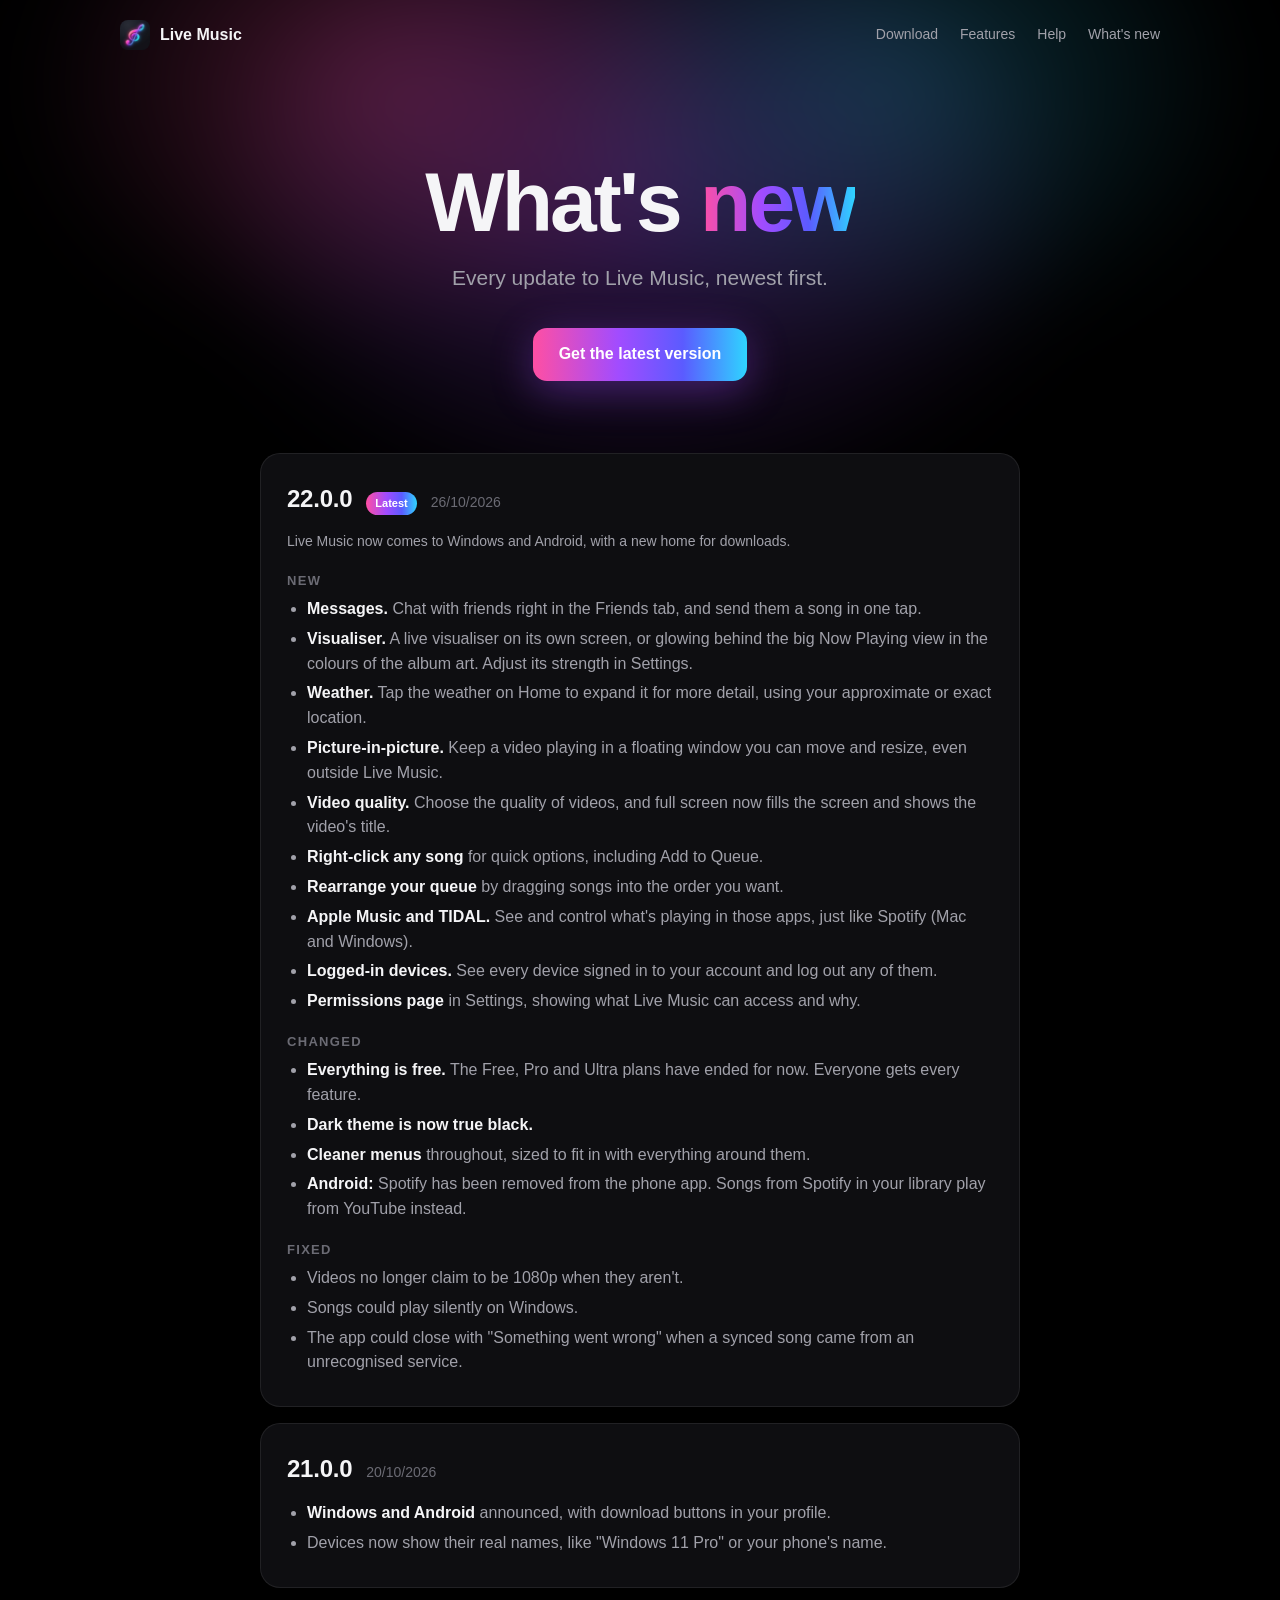
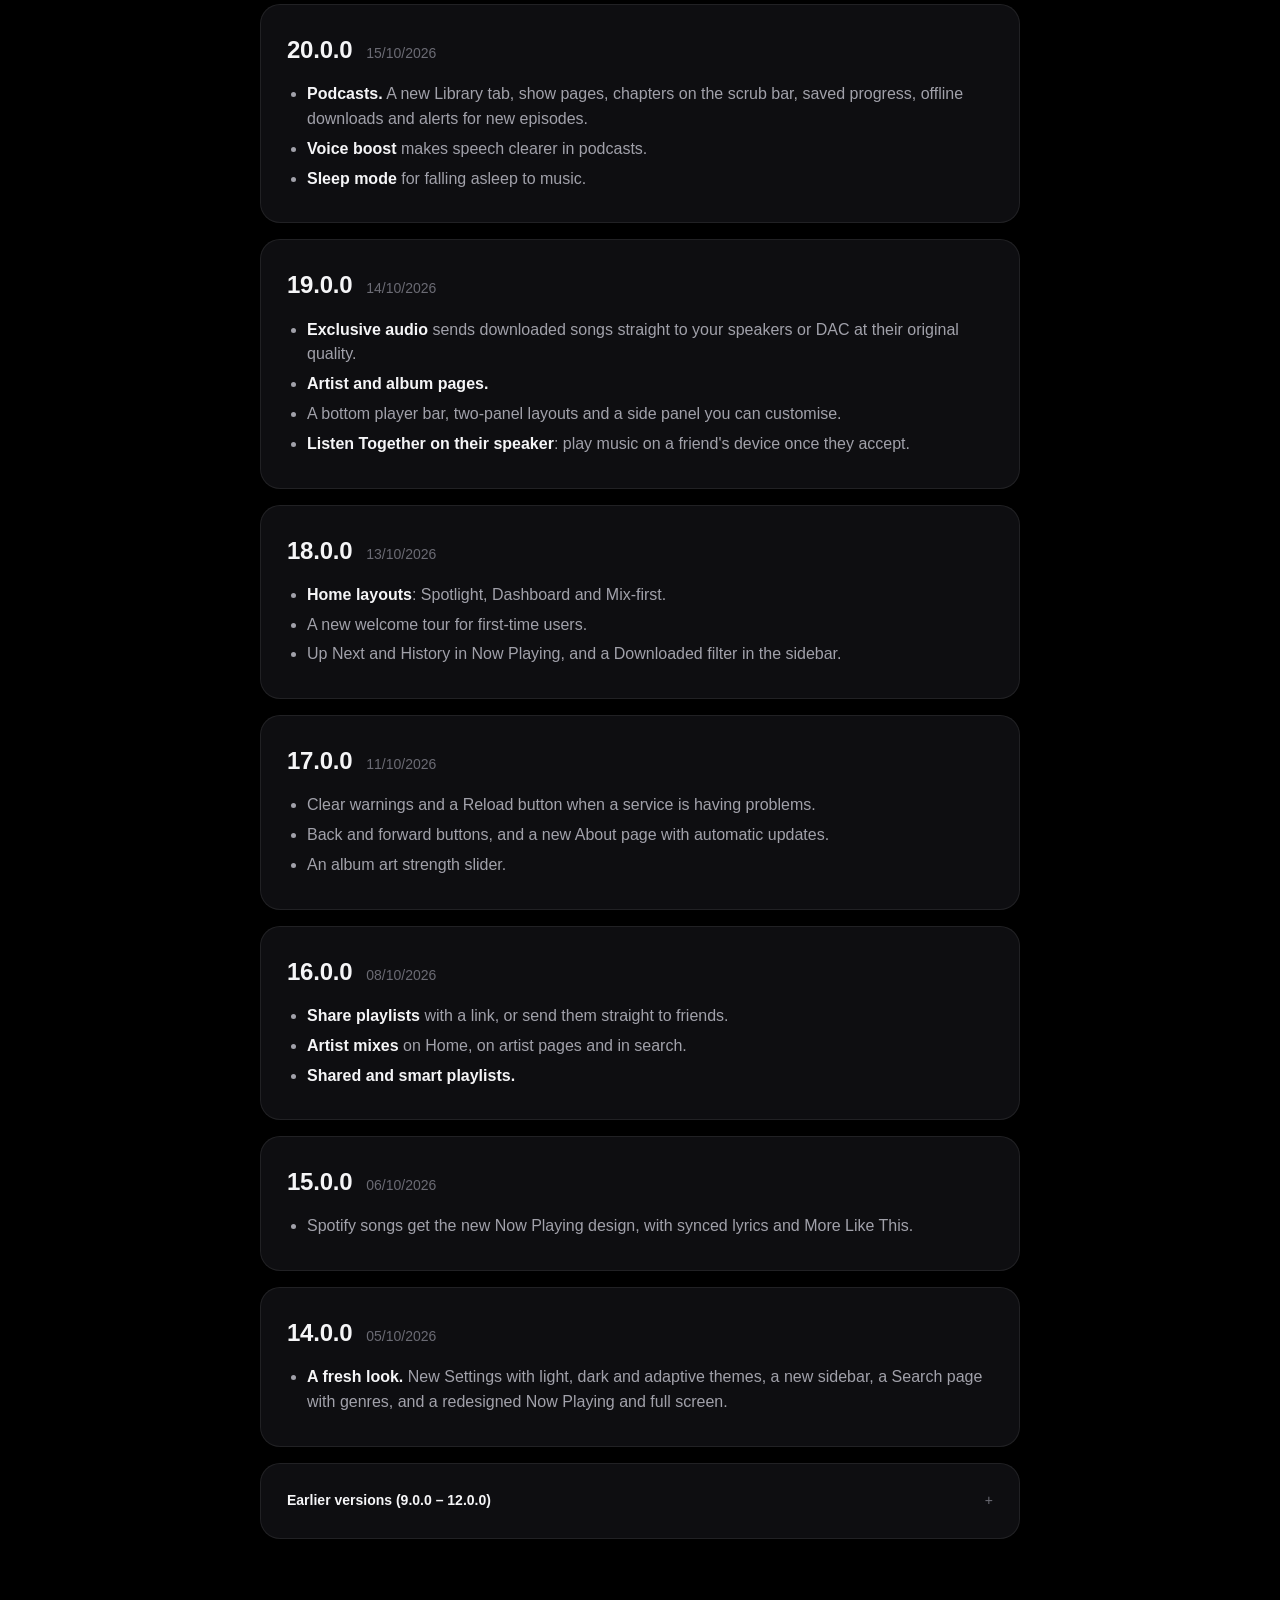
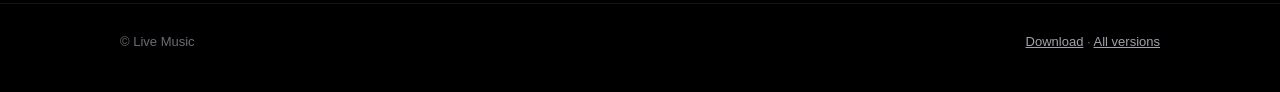
==== changelog.html @ 744fc684 "Add changelog page, shared stylesheet and Glaze link for Mac Co-Authored-By: Claude Opus 5.5 <norepl" ====
<!doctype html>
<html lang="en-AU">
<head>
  <meta charset="utf-8">
  <meta name="viewport" content="width=device-width, initial-scale=1">
  <title>Live Music — What's new</title>
  <meta name="description" content="Everything new in each version of Live Music.">
  <meta name="theme-color" content="#000000">
  <link rel="icon" href="icon.png">
  <link rel="stylesheet" href="styles.css">
</head>
<body>
  <div class="glow" aria-hidden="true"></div>

  <div class="wrap">
    <nav>
      <a class="brand" href="index.html"><img src="icon.png" alt=""> Live Music</a>
      <div class="links">
        <a href="index.html#download">Download</a>
        <a href="index.html#features">Features</a>
        <a href="index.html#help">Help</a>
        <a href="changelog.html">What's new</a>
      </div>
    </nav>

    <header class="hero" style="padding-bottom: 8px">
      <h1>What's <span class="rb">new</span></h1>
      <p class="lead">Every update to Live Music, newest first.</p>
      <div class="cta"><a class="btn primary" href="index.html#download">Get the latest version</a></div>
    </header>

    <section class="block">
      <div class="log">

        <article class="release">
          <header>
            <h3>22.0.0</h3>
            <span class="latest">Latest</span>
            <time datetime="2026-10-26">26/10/2026</time>
          </header>
          <p class="older">Live Music now comes to Windows and Android, with a new home for downloads.</p>

          <h4>New</h4>
          <ul>
            <li><b>Messages.</b> Chat with friends right in the Friends tab, and send them a song in one tap.</li>
            <li><b>Visualiser.</b> A live visualiser on its own screen, or glowing behind the big Now Playing view in the colours of the album art. Adjust its strength in Settings.</li>
            <li><b>Weather.</b> Tap the weather on Home to expand it for more detail, using your approximate or exact location.</li>
            <li><b>Picture-in-picture.</b> Keep a video playing in a floating window you can move and resize, even outside Live Music.</li>
            <li><b>Video quality.</b> Choose the quality of videos, and full screen now fills the screen and shows the video's title.</li>
            <li><b>Right-click any song</b> for quick options, including Add to Queue.</li>
            <li><b>Rearrange your queue</b> by dragging songs into the order you want.</li>
            <li><b>Apple Music and TIDAL.</b> See and control what's playing in those apps, just like Spotify (Mac and Windows).</li>
            <li><b>Logged-in devices.</b> See every device signed in to your account and log out any of them.</li>
            <li><b>Permissions page</b> in Settings, showing what Live Music can access and why.</li>
          </ul>

          <h4>Changed</h4>
          <ul>
            <li><b>Everything is free.</b> The Free, Pro and Ultra plans have ended for now. Everyone gets every feature.</li>
            <li><b>Dark theme is now true black.</b></li>
            <li><b>Cleaner menus</b> throughout, sized to fit in with everything around them.</li>
            <li><b>Android:</b> Spotify has been removed from the phone app. Songs from Spotify in your library play from YouTube instead.</li>
          </ul>

          <h4>Fixed</h4>
          <ul>
            <li>Videos no longer claim to be 1080p when they aren't.</li>
            <li>Songs could play silently on Windows.</li>
            <li>The app could close with "Something went wrong" when a synced song came from an unrecognised service.</li>
          </ul>
        </article>

        <article class="release">
          <header><h3>21.0.0</h3><time datetime="2026-10-20">20/10/2026</time></header>
          <ul>
            <li><b>Windows and Android</b> announced, with download buttons in your profile.</li>
            <li>Devices now show their real names, like "Windows 11 Pro" or your phone's name.</li>
          </ul>
        </article>

        <article class="release">
          <header><h3>20.0.0</h3><time datetime="2026-10-15">15/10/2026</time></header>
          <ul>
            <li><b>Podcasts.</b> A new Library tab, show pages, chapters on the scrub bar, saved progress, offline downloads and alerts for new episodes.</li>
            <li><b>Voice boost</b> makes speech clearer in podcasts.</li>
            <li><b>Sleep mode</b> for falling asleep to music.</li>
          </ul>
        </article>

        <article class="release">
          <header><h3>19.0.0</h3><time datetime="2026-10-14">14/10/2026</time></header>
          <ul>
            <li><b>Exclusive audio</b> sends downloaded songs straight to your speakers or DAC at their original quality.</li>
            <li><b>Artist and album pages.</b></li>
            <li>A bottom player bar, two-panel layouts and a side panel you can customise.</li>
            <li><b>Listen Together on their speaker</b>: play music on a friend's device once they accept.</li>
          </ul>
        </article>

        <article class="release">
          <header><h3>18.0.0</h3><time datetime="2026-10-13">13/10/2026</time></header>
          <ul>
            <li><b>Home layouts</b>: Spotlight, Dashboard and Mix-first.</li>
            <li>A new welcome tour for first-time users.</li>
            <li>Up Next and History in Now Playing, and a Downloaded filter in the sidebar.</li>
          </ul>
        </article>

        <article class="release">
          <header><h3>17.0.0</h3><time datetime="2026-10-11">11/10/2026</time></header>
          <ul>
            <li>Clear warnings and a Reload button when a service is having problems.</li>
            <li>Back and forward buttons, and a new About page with automatic updates.</li>
            <li>An album art strength slider.</li>
          </ul>
        </article>

        <article class="release">
          <header><h3>16.0.0</h3><time datetime="2026-10-08">08/10/2026</time></header>
          <ul>
            <li><b>Share playlists</b> with a link, or send them straight to friends.</li>
            <li><b>Artist mixes</b> on Home, on artist pages and in search.</li>
            <li><b>Shared and smart playlists.</b></li>
          </ul>
        </article>

        <article class="release">
          <header><h3>15.0.0</h3><time datetime="2026-10-06">06/10/2026</time></header>
          <ul>
            <li>Spotify songs get the new Now Playing design, with synced lyrics and More Like This.</li>
          </ul>
        </article>

        <article class="release">
          <header><h3>14.0.0</h3><time datetime="2026-10-05">05/10/2026</time></header>
          <ul>
            <li><b>A fresh look.</b> New Settings with light, dark and adaptive themes, a new sidebar, a Search page with genres, and a redesigned Now Playing and full screen.</li>
          </ul>
        </article>

        <details class="release older">
          <summary>Earlier versions (9.0.0 – 12.0.0)</summary>
          <ul>
            <li><b>12.0.0</b> (02/10/2026): Equaliser and crossfade, kept in step during Listen Together.</li>
            <li><b>11.0.0</b> (29/09/2026): Listen Together, and Home works offline.</li>
            <li><b>10.0.0</b> (29/09/2026): A revamped menu bar and security improvements.</li>
            <li><b>9.0.0</b> (29/09/2026): Friend requests you can accept or decline.</li>
          </ul>
        </details>

      </div>
    </section>
  </div>

  <footer>
    <div class="wrap">
      <span>© Live Music</span>
      <span><a href="index.html">Download</a> · <a href="https://github.com/edgegithuber7/live-music/releases">All versions</a></span>
    </div>
  </footer>
</body>
</html>
---- styles.css ----
:root {
  --bg: #000;
  --surface: #0e0e11;
  --surface-2: #16161b;
  --border: rgba(255, 255, 255, 0.08);
  --text: #f5f5f7;
  --muted: #a1a1aa;
  --faint: #6b6b74;
  --pink: #ff4fa3;
  --purple: #a14cff;
  --indigo: #5b5bff;
  --cyan: #2fd4ff;
  --rainbow: linear-gradient(90deg, var(--pink), var(--purple) 40%, var(--indigo) 70%, var(--cyan));
  --radius: 20px;
}
* { box-sizing: border-box; }
html { scroll-behavior: smooth; }
body {
  margin: 0;
  background: var(--bg);
  color: var(--text);
  font: 16px/1.55 -apple-system, BlinkMacSystemFont, "Segoe UI", Roboto, "Helvetica Neue", sans-serif;
  -webkit-font-smoothing: antialiased;
  overflow-x: hidden;
}
a { color: inherit; }
.wrap { width: 100%; max-width: 1080px; margin: 0 auto; padding: 0 20px; }

/* Glow behind the hero, in the icon's colours */
.glow {
  position: absolute;
  inset: -220px 0 auto;
  height: 760px;
  background:
    radial-gradient(40% 50% at 30% 40%, rgba(255, 79, 163, 0.28), transparent 70%),
    radial-gradient(40% 50% at 70% 40%, rgba(47, 212, 255, 0.22), transparent 70%),
    radial-gradient(50% 60% at 50% 55%, rgba(161, 76, 255, 0.30), transparent 70%);
  filter: blur(40px);
  pointer-events: none;
  z-index: 0;
}

nav {
  position: relative;
  z-index: 2;
  display: flex;
  align-items: center;
  justify-content: space-between;
  padding: 20px 0;
}
.brand { display: flex; align-items: center; gap: 10px; font-weight: 700; text-decoration: none; }
.brand img { width: 30px; height: 30px; border-radius: 8px; }
nav .links { display: flex; gap: 22px; font-size: 14px; }
nav .links a { color: var(--muted); text-decoration: none; }
nav .links a:hover { color: var(--text); }

.hero { position: relative; z-index: 1; text-align: center; padding: 72px 0 40px; }
.hero .icon {
  width: 128px; height: 128px; border-radius: 30px;
  box-shadow: 0 20px 80px rgba(161, 76, 255, 0.45), 0 0 0 1px var(--border);
}
.badge {
  display: inline-flex; align-items: center; gap: 8px;
  margin-top: 28px; padding: 6px 14px;
  border: 1px solid var(--border); border-radius: 999px;
  background: rgba(255, 255, 255, 0.04);
  font-size: 13px; color: var(--muted);
}
.badge b { color: var(--text); font-weight: 600; }
h1 {
  font-size: clamp(44px, 8vw, 84px);
  line-height: 1.02;
  letter-spacing: -0.035em;
  margin: 18px 0 16px;
}
h1 .rb { background: var(--rainbow); -webkit-background-clip: text; background-clip: text; color: transparent; }
.hero p.lead { font-size: clamp(17px, 2.2vw, 21px); color: var(--muted); max-width: 600px; margin: 0 auto; }

.cta { margin-top: 34px; display: flex; flex-direction: column; align-items: center; gap: 12px; }
.btn {
  display: inline-flex; align-items: center; justify-content: center; gap: 10px;
  padding: 14px 26px; border-radius: 14px;
  font-weight: 650; font-size: 16px; text-decoration: none; border: 0; cursor: pointer;
  transition: transform 0.15s ease, box-shadow 0.15s ease, background 0.15s ease;
}
.btn svg { width: 20px; height: 20px; flex: none; }
.btn.primary { background: var(--rainbow); color: #fff; box-shadow: 0 10px 40px rgba(161, 76, 255, 0.35); }
.btn.primary:hover { transform: translateY(-1px); box-shadow: 0 14px 48px rgba(161, 76, 255, 0.5); }
.btn.secondary { background: var(--surface-2); color: var(--text); border: 1px solid var(--border); }
.btn.secondary:hover { background: #1d1d23; }
.btn.disabled { background: var(--surface-2); color: var(--faint); border: 1px solid var(--border); pointer-events: none; box-shadow: none; }
.cta .meta { font-size: 13px; color: var(--faint); }
.cta .meta a { color: var(--muted); }

section.block { position: relative; z-index: 1; padding: 64px 0; }
.eyebrow { text-transform: uppercase; letter-spacing: 0.14em; font-size: 12px; color: var(--faint); text-align: center; margin: 0 0 10px; }
h2 { font-size: clamp(28px, 4vw, 40px); letter-spacing: -0.02em; text-align: center; margin: 0 0 36px; }

.platforms { display: grid; grid-template-columns: repeat(auto-fit, minmax(230px, 1fr)); gap: 14px; }
.platform {
  background: var(--surface); border: 1px solid var(--border); border-radius: var(--radius);
  padding: 24px; display: flex; flex-direction: column; gap: 8px;
  transition: border-color 0.2s ease;
}
.platform.yours { border-color: rgba(161, 76, 255, 0.6); box-shadow: 0 0 0 1px rgba(161, 76, 255, 0.25) inset; }
.platform .head { display: flex; align-items: center; gap: 12px; }
.platform .head svg { width: 26px; height: 26px; }
.platform h3 { margin: 0; font-size: 20px; }
.platform .tag { margin-left: auto; font-size: 11px; padding: 3px 8px; border-radius: 999px; background: rgba(161, 76, 255, 0.18); color: #d4b8ff; display: none; }
.platform.yours .tag { display: inline-block; }
.platform p { margin: 0; color: var(--muted); font-size: 14px; flex: 1; }
.platform .btn { width: 100%; margin-top: 10px; padding: 12px 16px; font-size: 15px; }
.platform .alt { font-size: 13px; color: var(--muted); text-align: center; margin-top: 4px; }
.platform .alt a { color: var(--muted); }
.platform .small { font-size: 12px; color: var(--faint); }

.features { display: grid; grid-template-columns: repeat(auto-fit, minmax(240px, 1fr)); gap: 14px; }
.feature { background: var(--surface); border: 1px solid var(--border); border-radius: var(--radius); padding: 22px; }
.feature .dot { width: 36px; height: 36px; border-radius: 10px; display: grid; place-items: center; margin-bottom: 14px; }
.feature .dot svg { width: 18px; height: 18px; color: #fff; }
.feature h4 { margin: 0 0 6px; font-size: 16px; }
.feature p { margin: 0; color: var(--muted); font-size: 14px; }

.help { max-width: 760px; margin: 0 auto; display: grid; gap: 10px; }
details { background: var(--surface); border: 1px solid var(--border); border-radius: 14px; padding: 16px 18px; }
summary { cursor: pointer; font-weight: 600; list-style: none; display: flex; justify-content: space-between; gap: 12px; }
summary::-webkit-details-marker { display: none; }
summary::after { content: "+"; color: var(--faint); font-weight: 400; }
details[open] summary::after { content: "–"; }
details p, details ol { color: var(--muted); font-size: 14px; margin: 10px 0 0; }
details ol { padding-left: 20px; }

footer { border-top: 1px solid var(--border); padding: 28px 0 40px; color: var(--faint); font-size: 13px; }
footer .wrap { display: flex; flex-wrap: wrap; gap: 12px; justify-content: space-between; }
footer a { color: var(--muted); }

@media (max-width: 560px) {
  nav .links { display: none; }
  .hero { padding-top: 40px; }
  .btn.primary { width: 100%; }
}
  
/* Changelog */
.log { max-width: 760px; margin: 0 auto; display: grid; gap: 16px; }
.release { background: var(--surface); border: 1px solid var(--border); border-radius: var(--radius); padding: 26px; }
.release header { display: flex; flex-wrap: wrap; align-items: baseline; gap: 10px 14px; margin-bottom: 14px; }
.release h3 { margin: 0; font-size: 24px; letter-spacing: -0.01em; }
.release time { color: var(--faint); font-size: 14px; }
.release .latest { font-size: 11px; padding: 3px 9px; border-radius: 999px; background: var(--rainbow); color: #fff; font-weight: 600; }
.release h4 { margin: 18px 0 6px; font-size: 13px; text-transform: uppercase; letter-spacing: 0.1em; color: var(--faint); }
.release ul { margin: 0; padding-left: 20px; color: var(--muted); }
.release li { margin: 5px 0; }
.release li b { color: var(--text); font-weight: 600; }
.older { color: var(--muted); font-size: 14px; }
.older summary { color: var(--text); }
.older ul { margin: 12px 0 0; padding-left: 20px; }
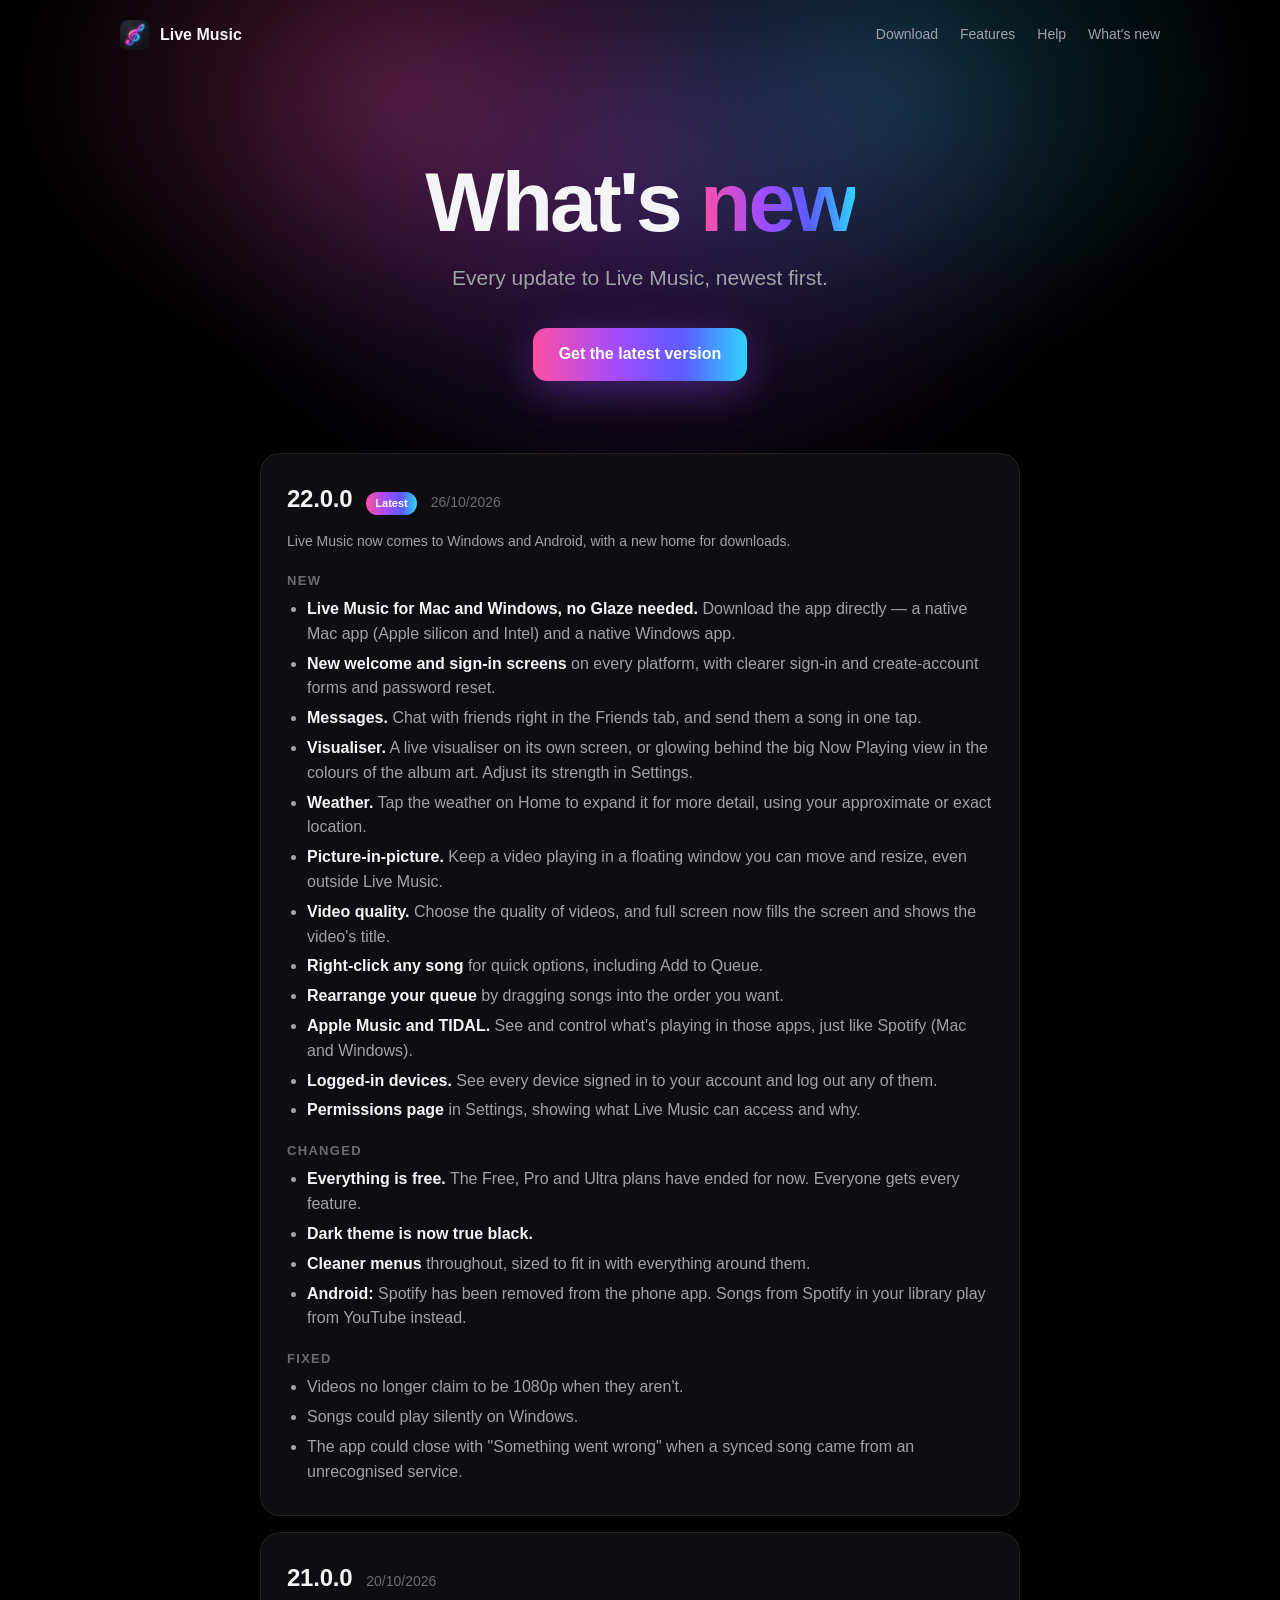
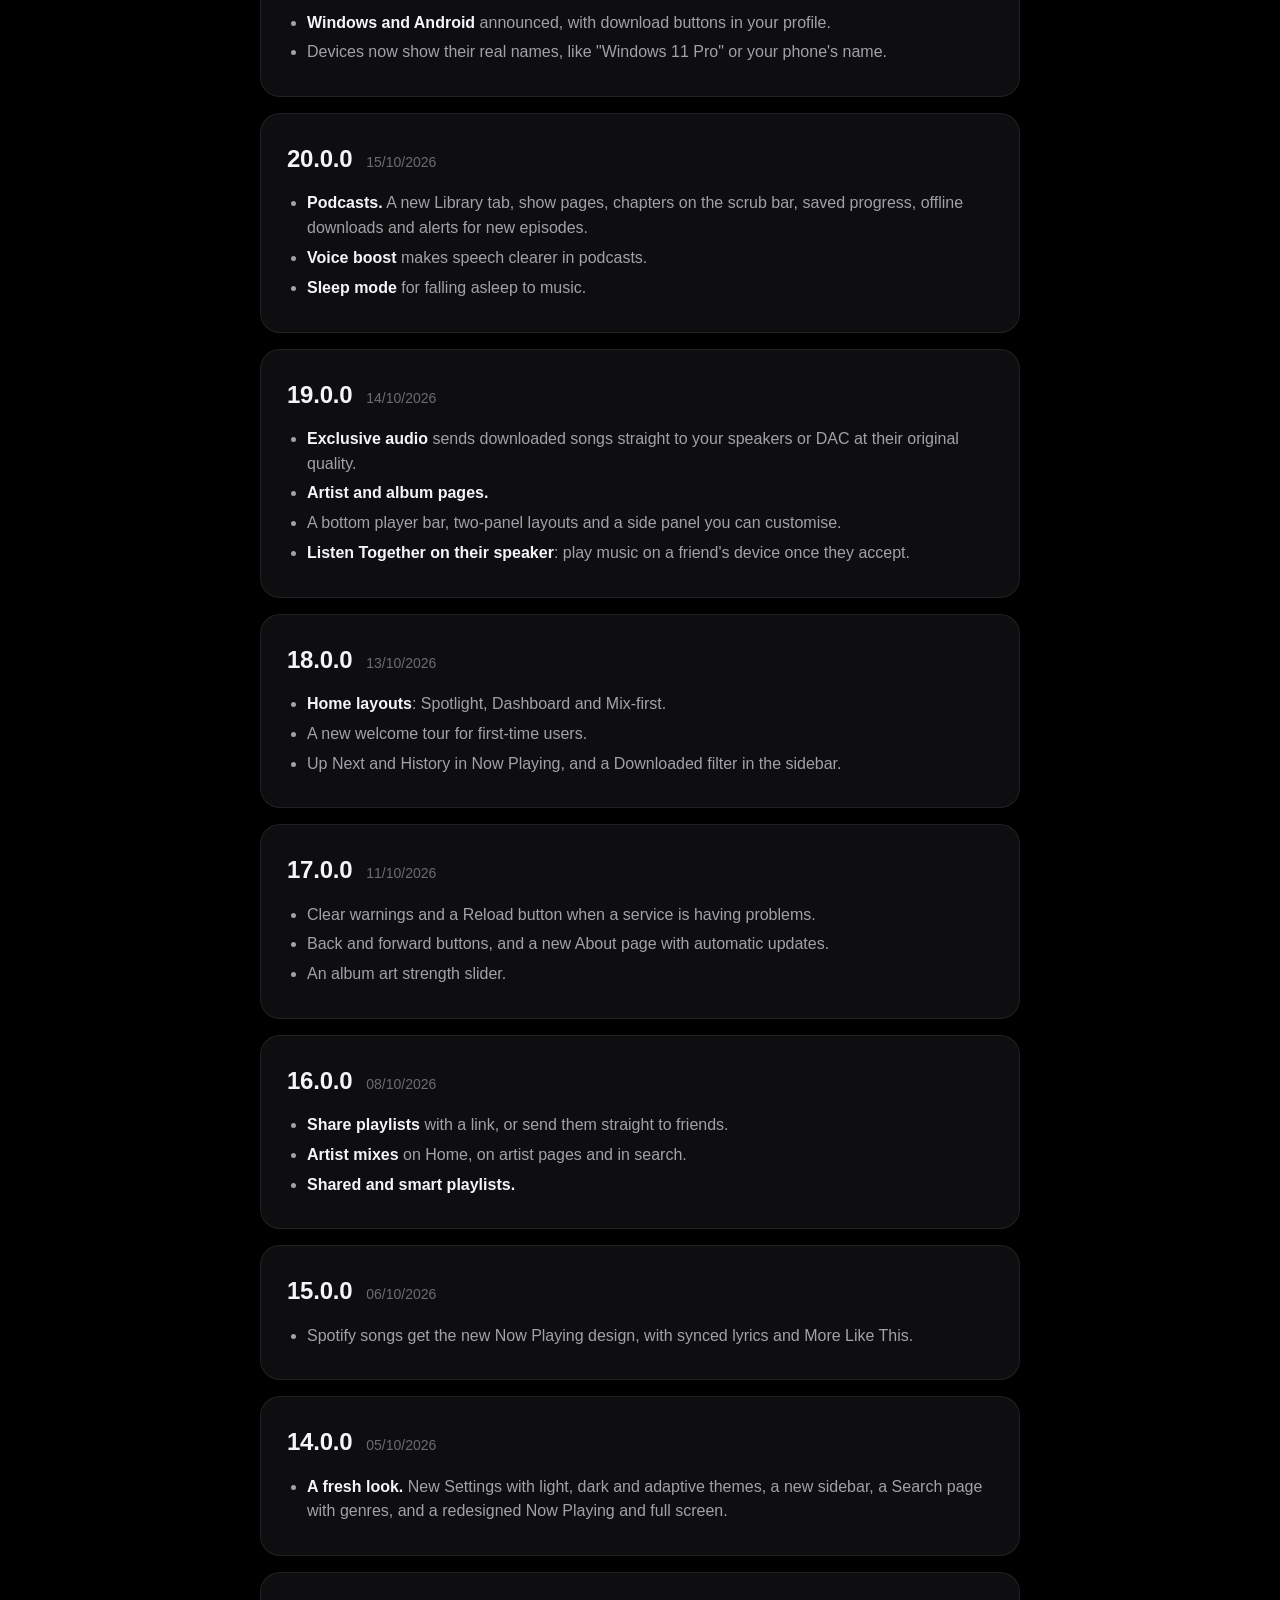
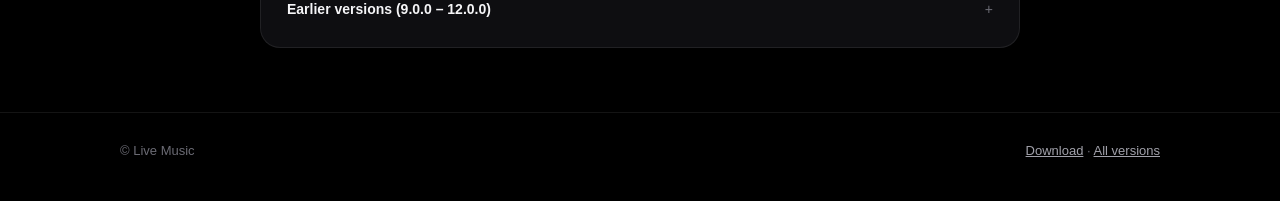
==== commit 08e31185: "Separate Apple silicon and Intel Mac downloads; changelog adds standalone apps and new sign-in Co-Au" ====
--- a/changelog.html
+++ b/changelog.html
@@ -42,6 +42,8 @@
 
           <h4>New</h4>
           <ul>
+            <li><b>Live Music for Mac and Windows, no Glaze needed.</b> Download the app directly — a native Mac app (Apple silicon and Intel) and a native Windows app.</li>
+            <li><b>New welcome and sign-in screens</b> on every platform, with clearer sign-in and create-account forms and password reset.</li>
             <li><b>Messages.</b> Chat with friends right in the Friends tab, and send them a song in one tap.</li>
             <li><b>Visualiser.</b> A live visualiser on its own screen, or glowing behind the big Now Playing view in the colours of the album art. Adjust its strength in Settings.</li>
             <li><b>Weather.</b> Tap the weather on Home to expand it for more detail, using your approximate or exact location.</li>
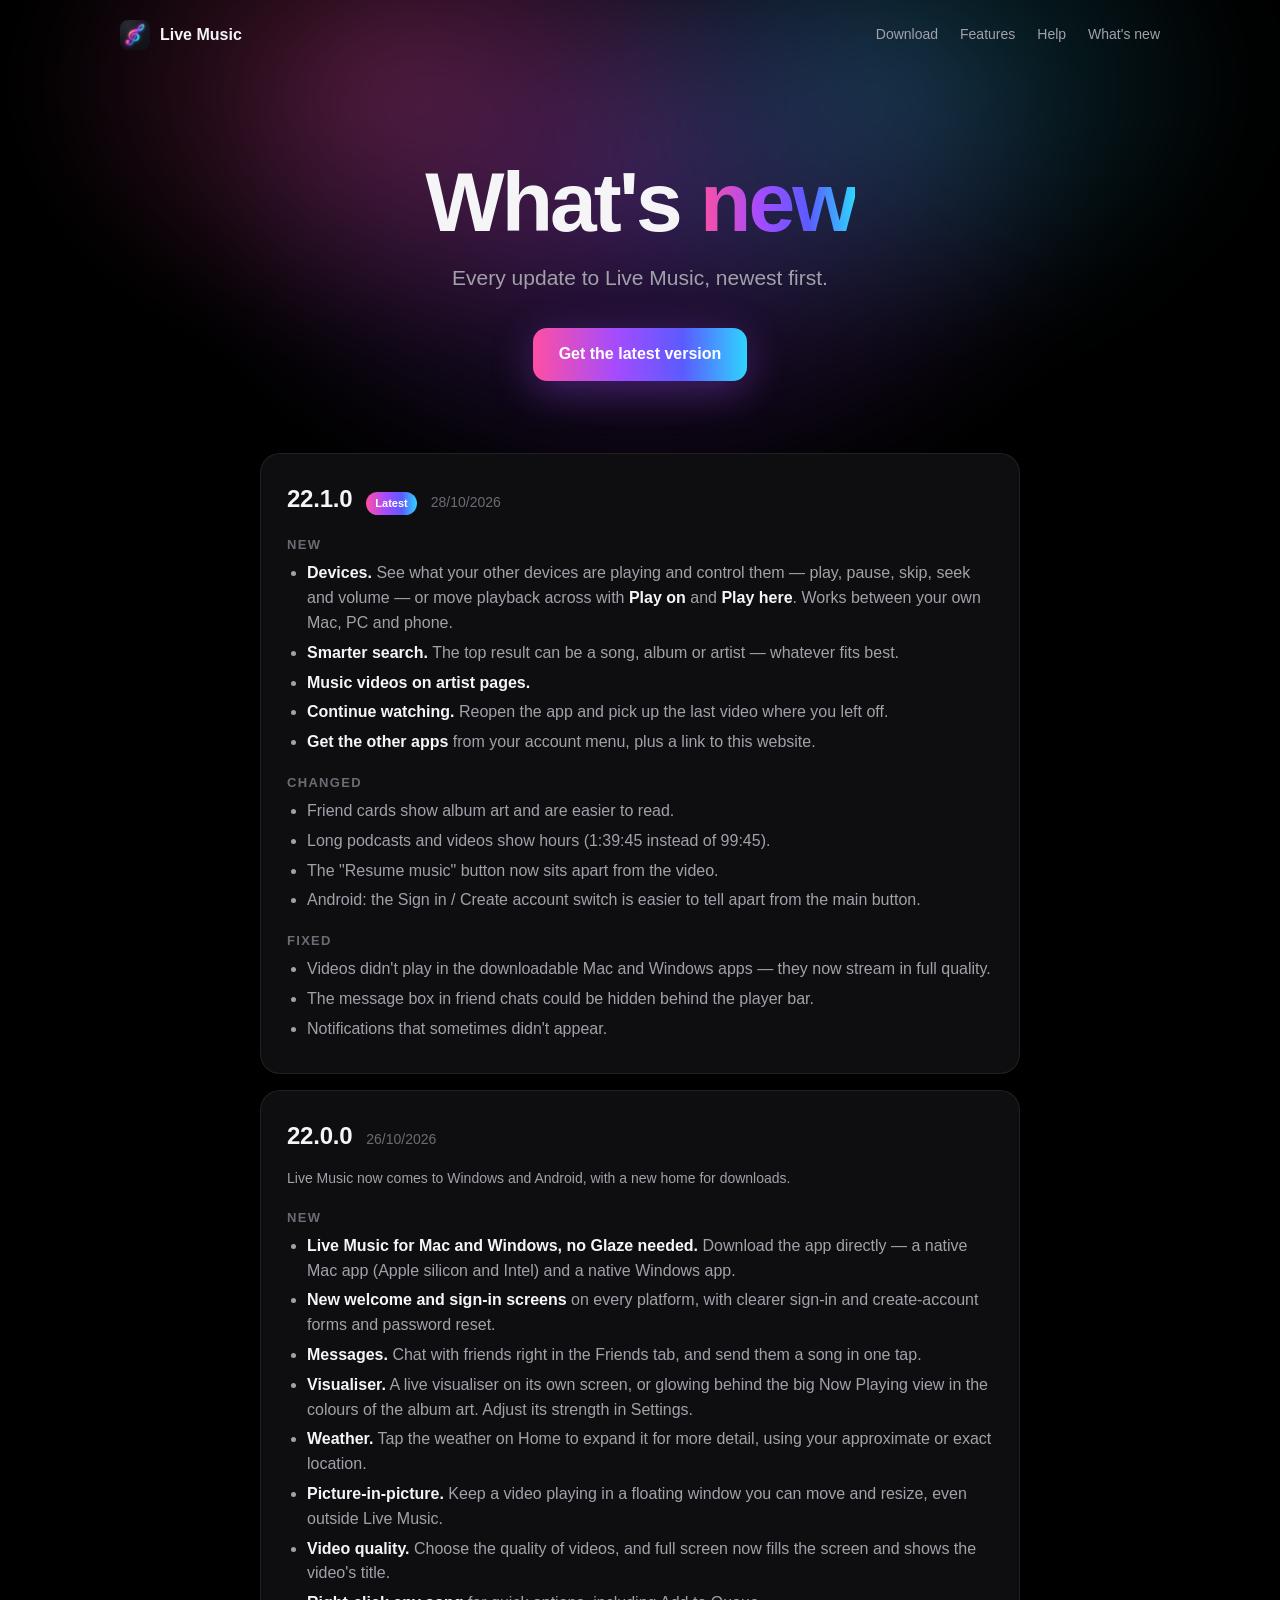
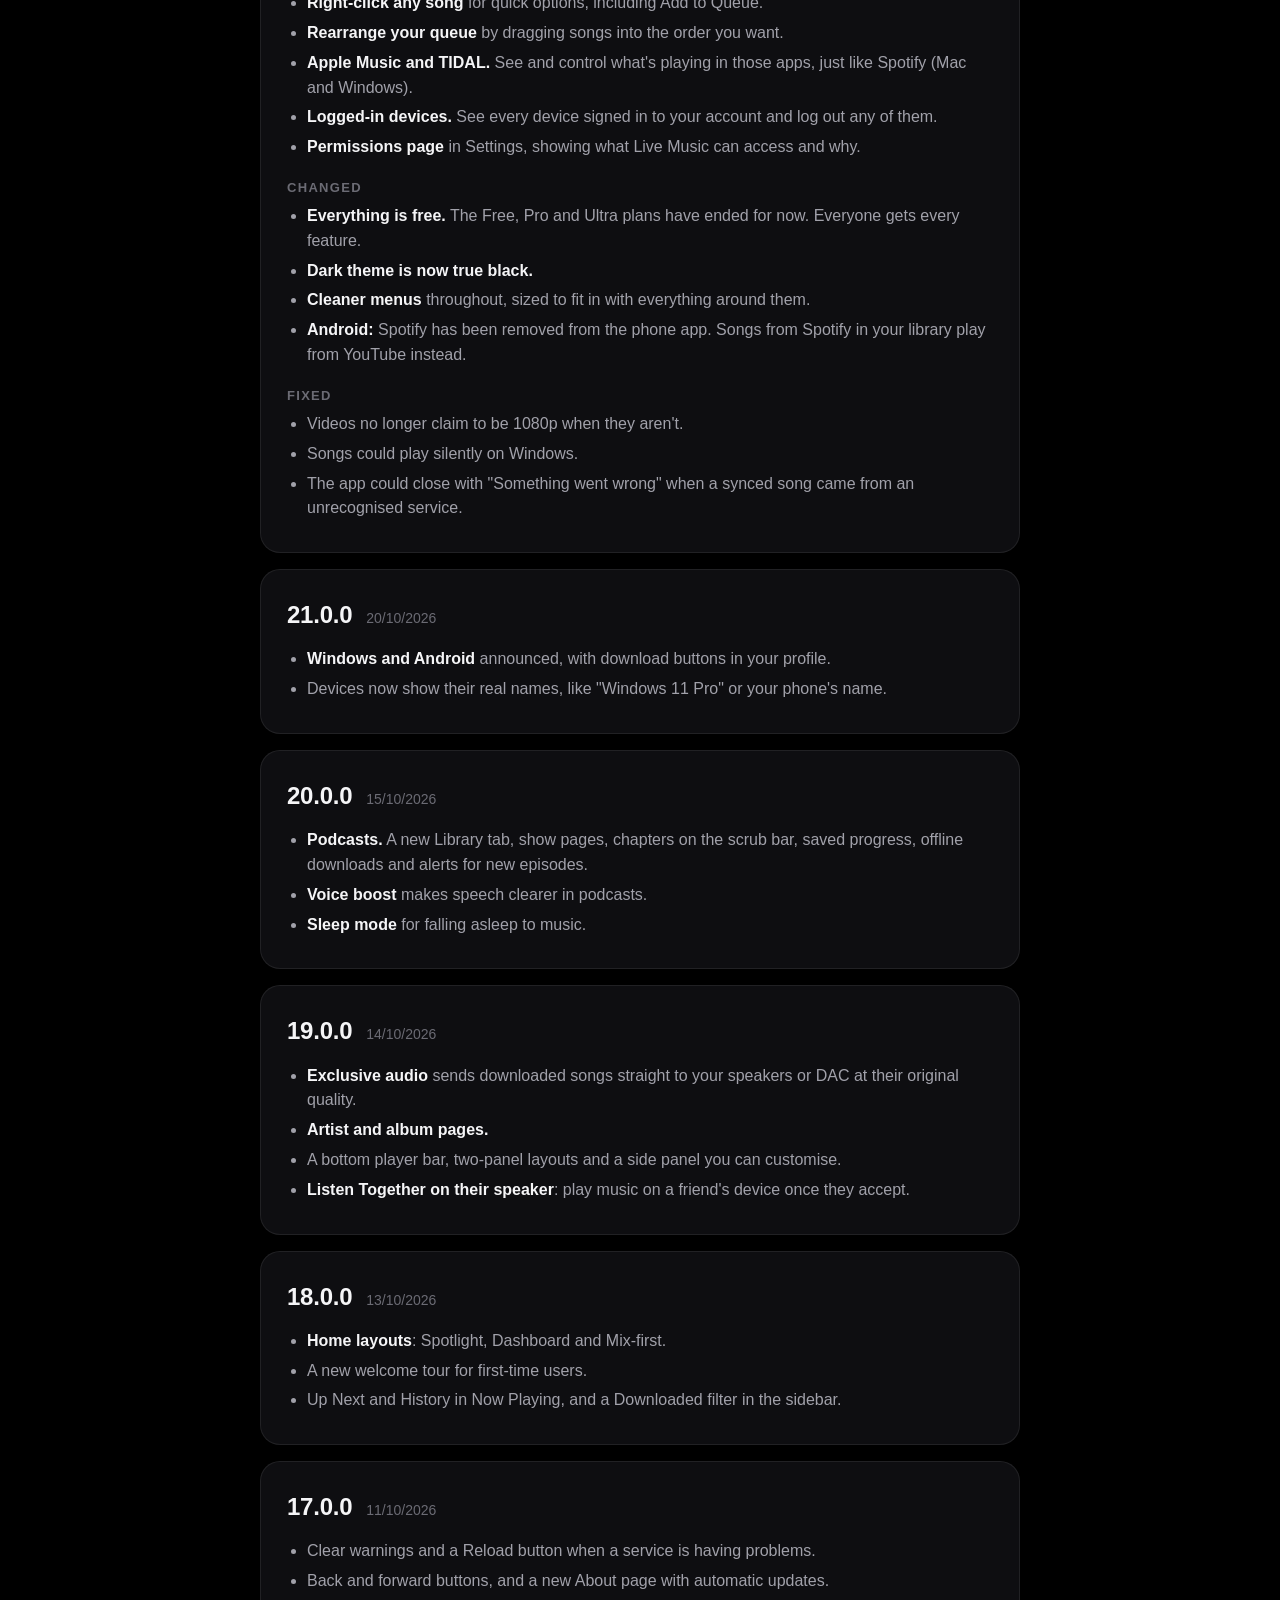
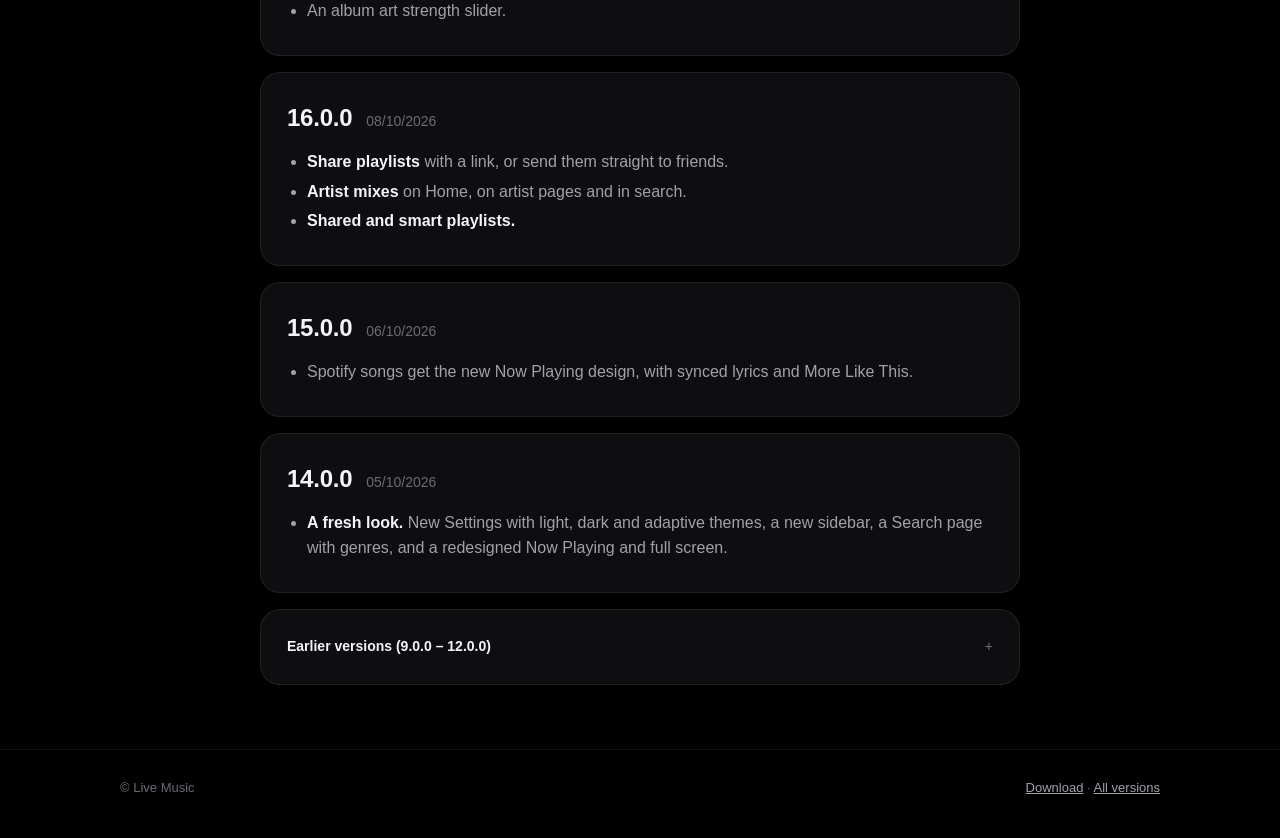
==== commit dd5315c1: "Changelog: 22.1.0 Co-Authored-By: Claude Opus 5.5 <noreply@anthropic.com>" ====
--- a/changelog.html
+++ b/changelog.html
@@ -34,8 +34,39 @@
 
         <article class="release">
           <header>
+            <h3>22.1.0</h3>
+            <span class="latest">Latest</span>
+            <time datetime="2026-10-28">28/10/2026</time>
+          </header>
+
+          <h4>New</h4>
+          <ul>
+            <li><b>Devices.</b> See what your other devices are playing and control them — play, pause, skip, seek and volume — or move playback across with <b>Play on</b> and <b>Play here</b>. Works between your own Mac, PC and phone.</li>
+            <li><b>Smarter search.</b> The top result can be a song, album or artist — whatever fits best.</li>
+            <li><b>Music videos on artist pages.</b></li>
+            <li><b>Continue watching.</b> Reopen the app and pick up the last video where you left off.</li>
+            <li><b>Get the other apps</b> from your account menu, plus a link to this website.</li>
+          </ul>
+
+          <h4>Changed</h4>
+          <ul>
+            <li>Friend cards show album art and are easier to read.</li>
+            <li>Long podcasts and videos show hours (1:39:45 instead of 99:45).</li>
+            <li>The "Resume music" button now sits apart from the video.</li>
+            <li>Android: the Sign in / Create account switch is easier to tell apart from the main button.</li>
+          </ul>
+
+          <h4>Fixed</h4>
+          <ul>
+            <li>Videos didn't play in the downloadable Mac and Windows apps — they now stream in full quality.</li>
+            <li>The message box in friend chats could be hidden behind the player bar.</li>
+            <li>Notifications that sometimes didn't appear.</li>
+          </ul>
+        </article>
+
+        <article class="release">
+          <header>
             <h3>22.0.0</h3>
-            <span class="latest">Latest</span>
             <time datetime="2026-10-26">26/10/2026</time>
           </header>
           <p class="older">Live Music now comes to Windows and Android, with a new home for downloads.</p>
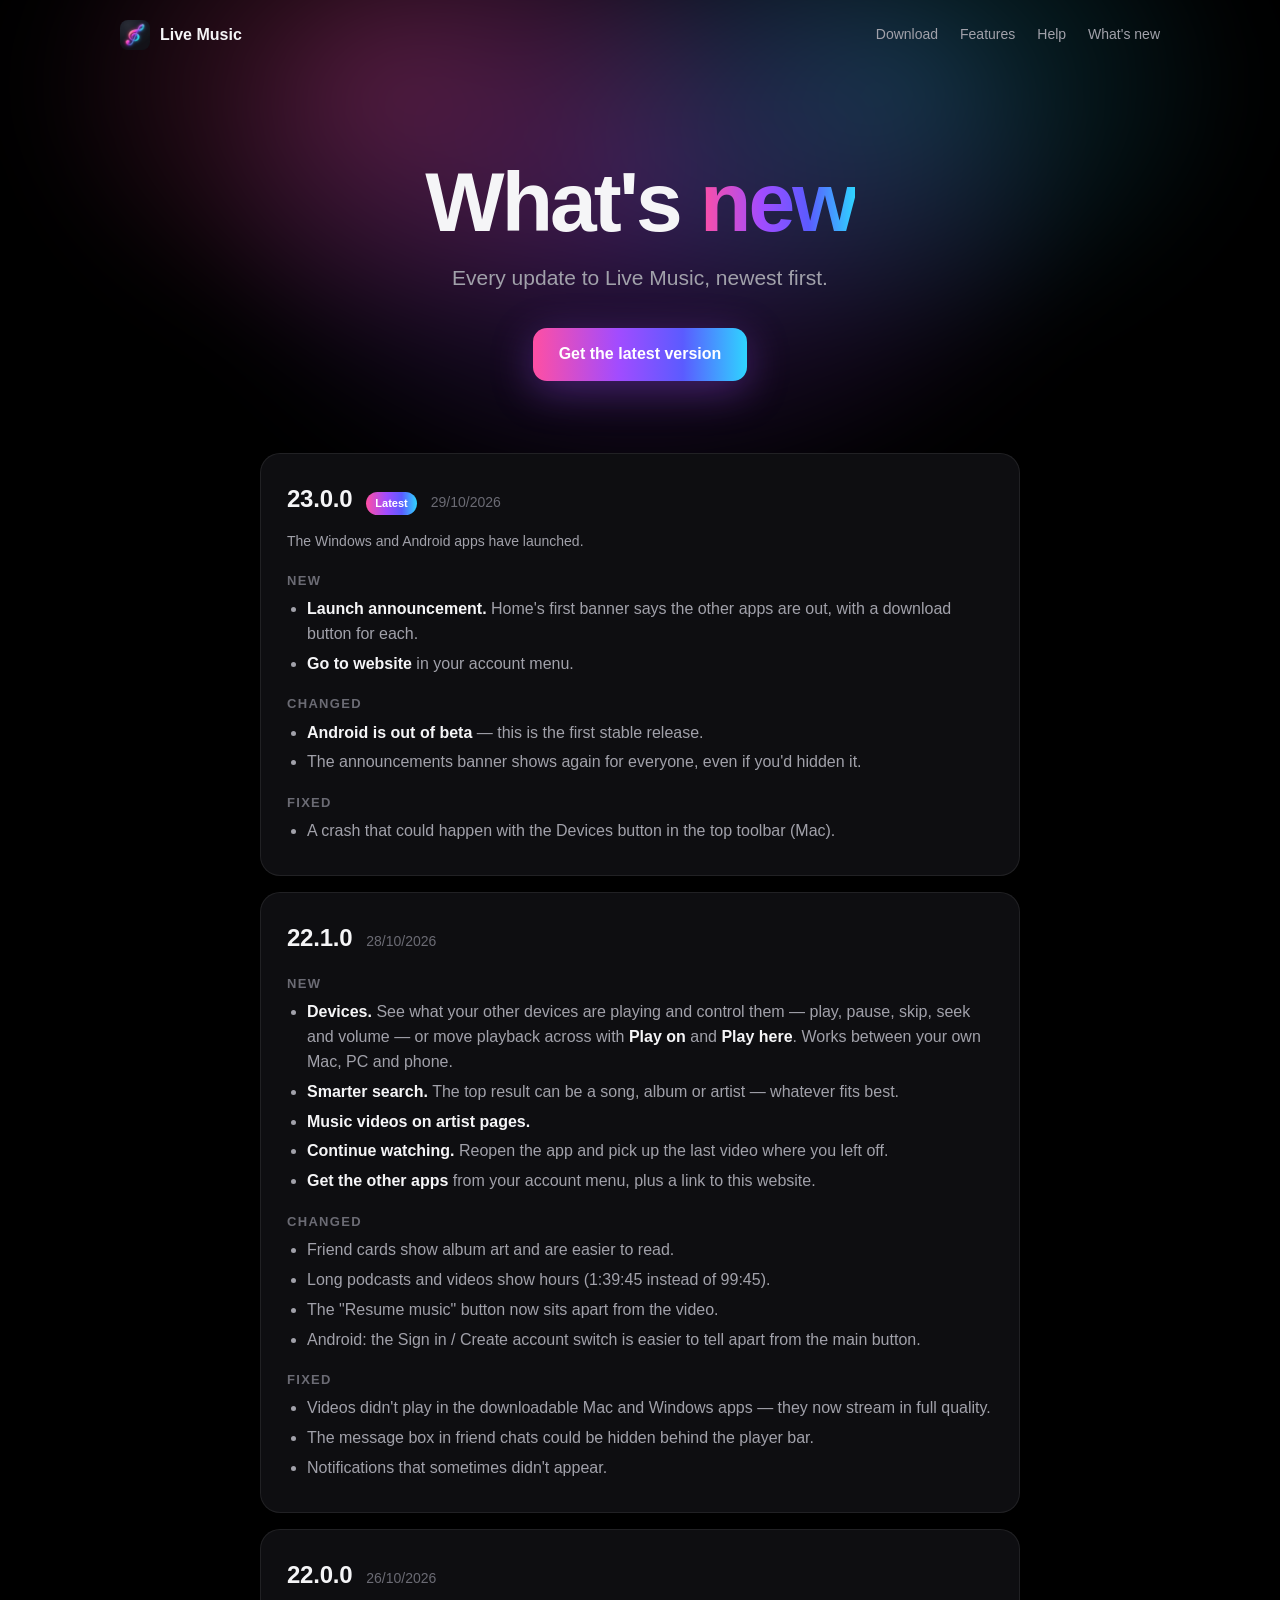
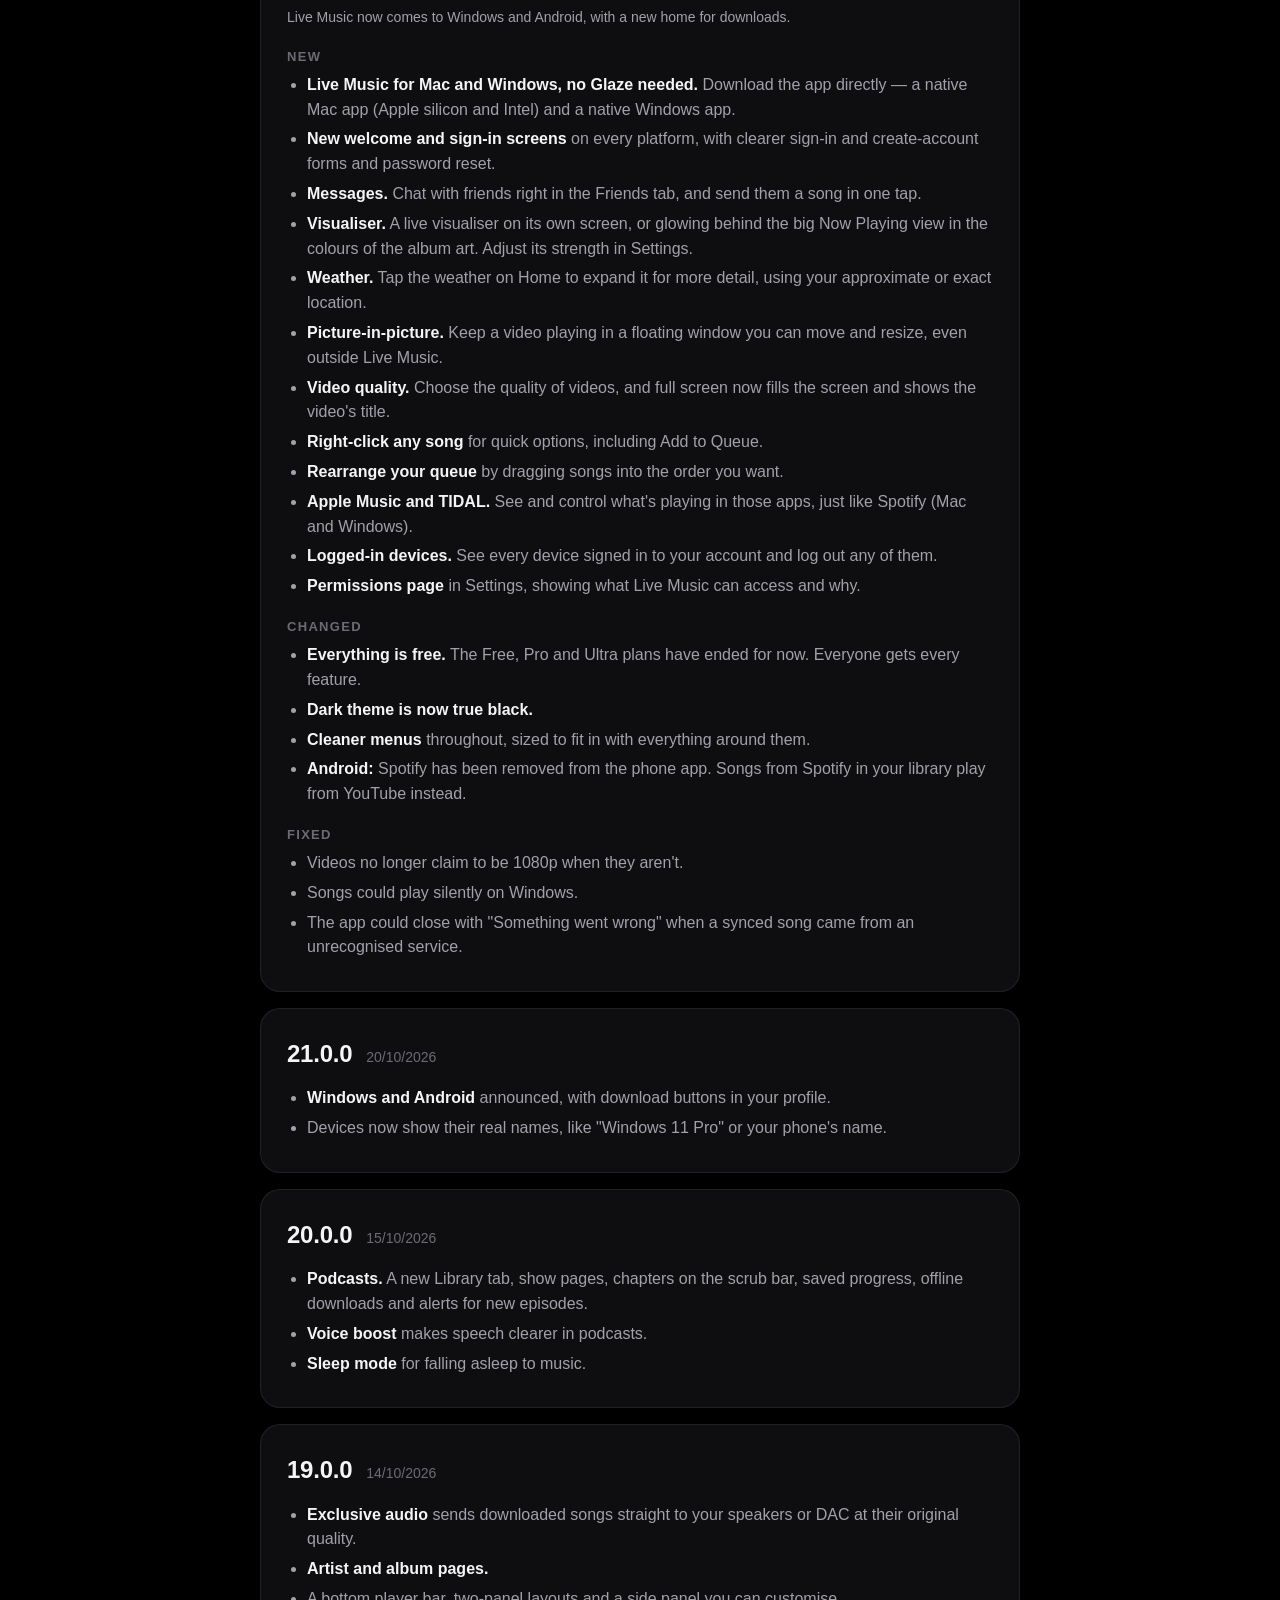
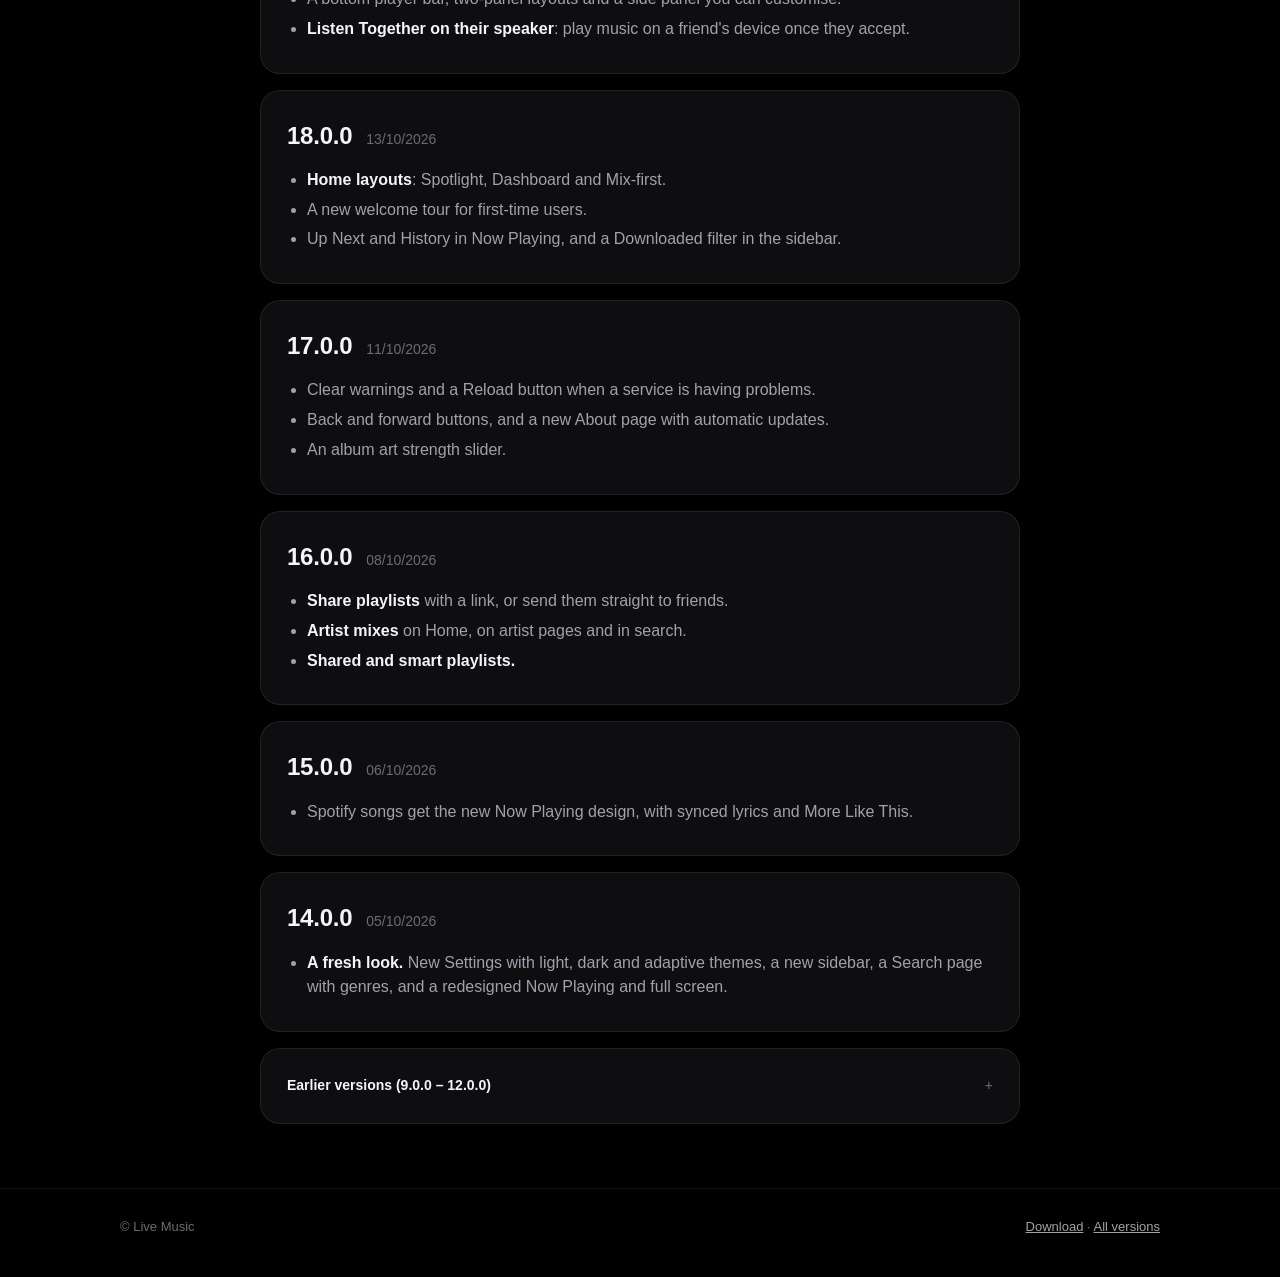
==== commit 80e76b92: "23.0.0: changelog, Apple silicon M1–M6 Co-Authored-By: Claude Opus 5.5 <noreply@anthropic.com>" ====
--- a/changelog.html
+++ b/changelog.html
@@ -34,8 +34,33 @@
 
         <article class="release">
           <header>
+            <h3>23.0.0</h3>
+            <span class="latest">Latest</span>
+            <time datetime="2026-10-29">29/10/2026</time>
+          </header>
+          <p class="older">The Windows and Android apps have launched.</p>
+
+          <h4>New</h4>
+          <ul>
+            <li><b>Launch announcement.</b> Home's first banner says the other apps are out, with a download button for each.</li>
+            <li><b>Go to website</b> in your account menu.</li>
+          </ul>
+
+          <h4>Changed</h4>
+          <ul>
+            <li><b>Android is out of beta</b> — this is the first stable release.</li>
+            <li>The announcements banner shows again for everyone, even if you'd hidden it.</li>
+          </ul>
+
+          <h4>Fixed</h4>
+          <ul>
+            <li>A crash that could happen with the Devices button in the top toolbar (Mac).</li>
+          </ul>
+        </article>
+
+        <article class="release">
+          <header>
             <h3>22.1.0</h3>
-            <span class="latest">Latest</span>
             <time datetime="2026-10-28">28/10/2026</time>
           </header>
 
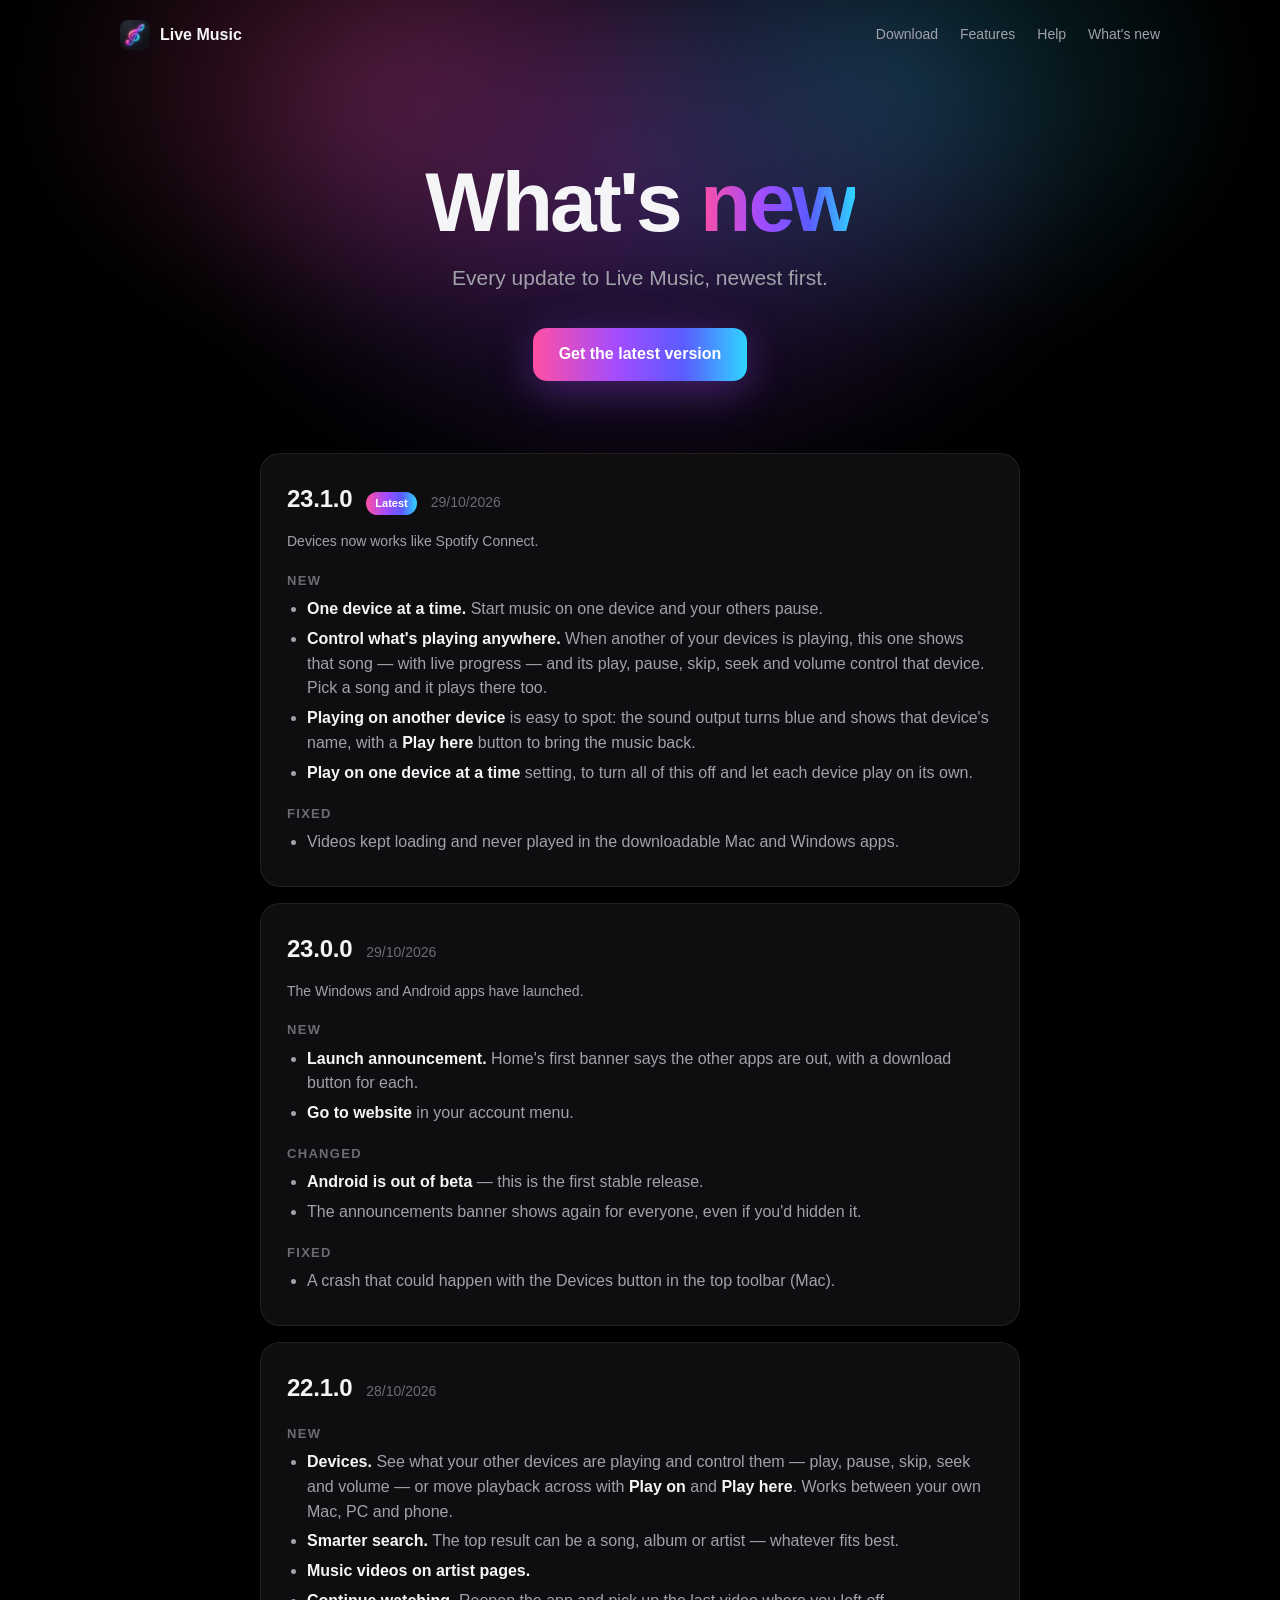
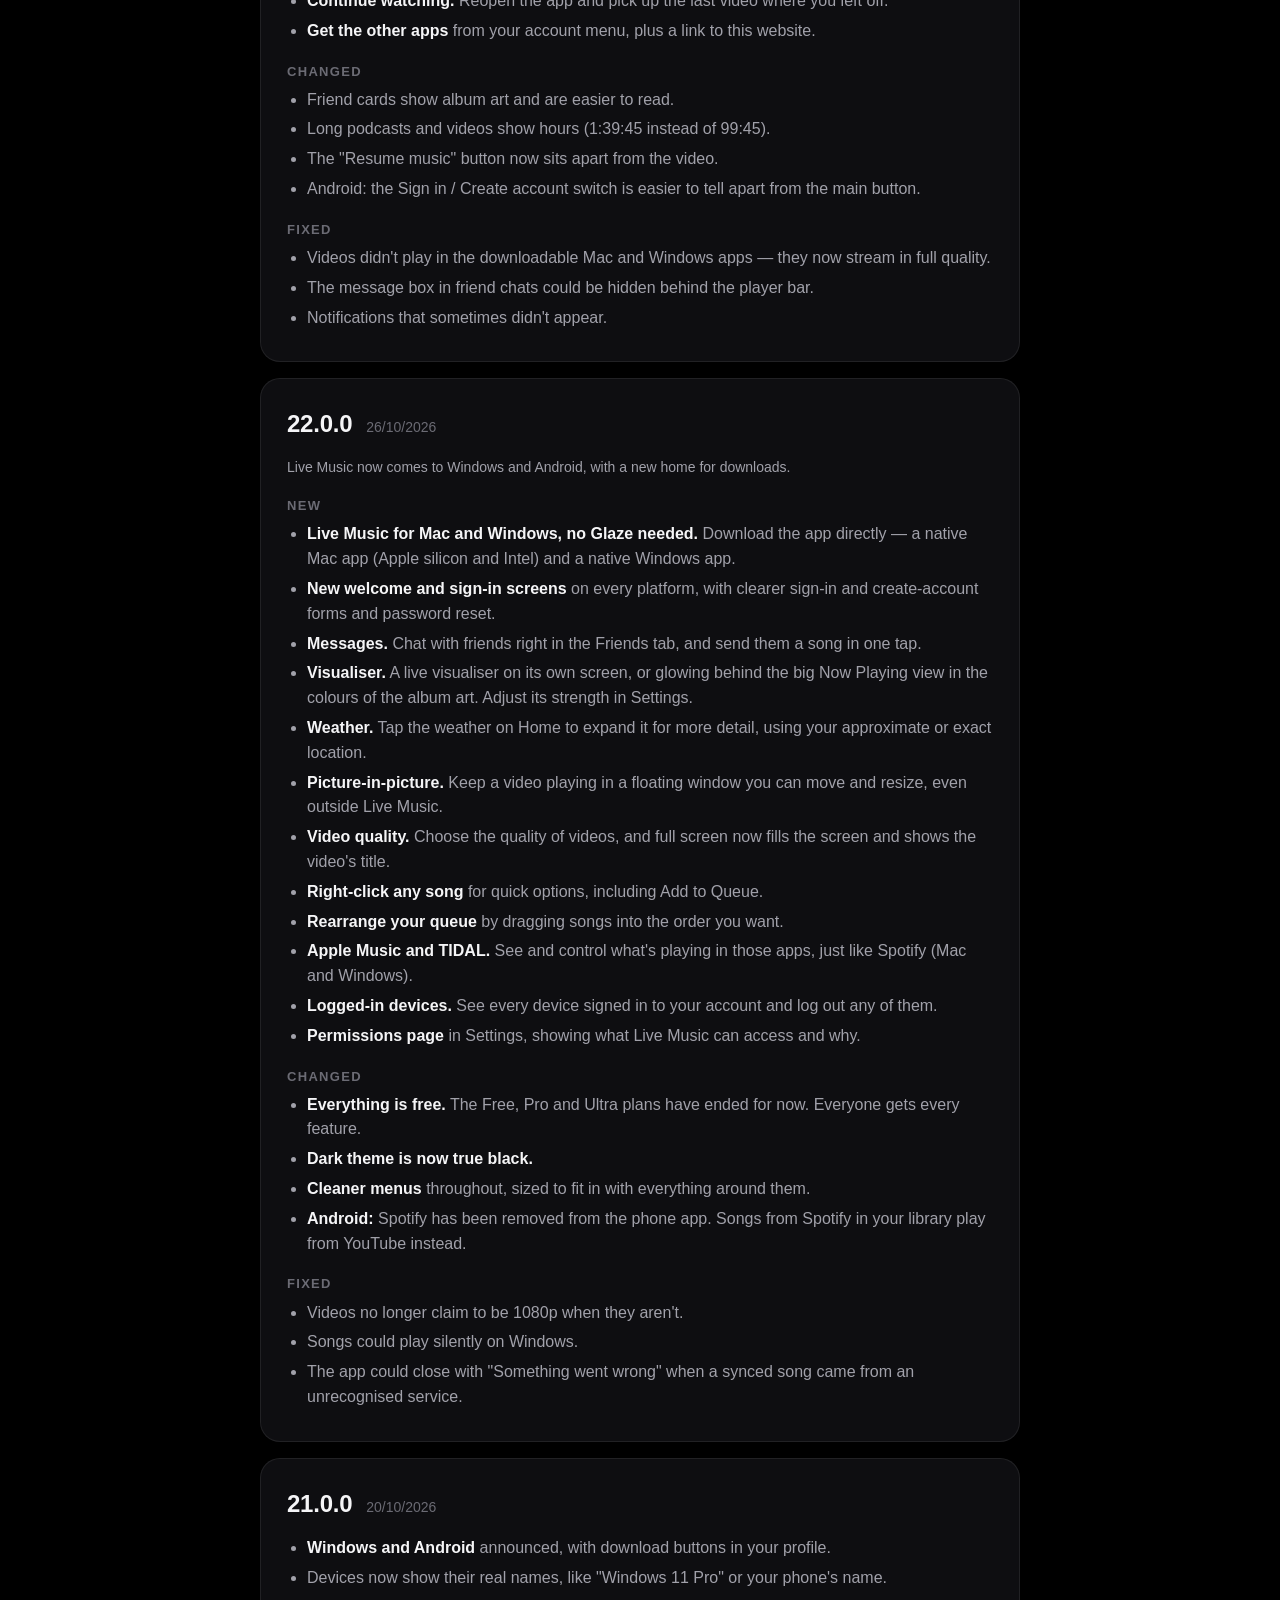
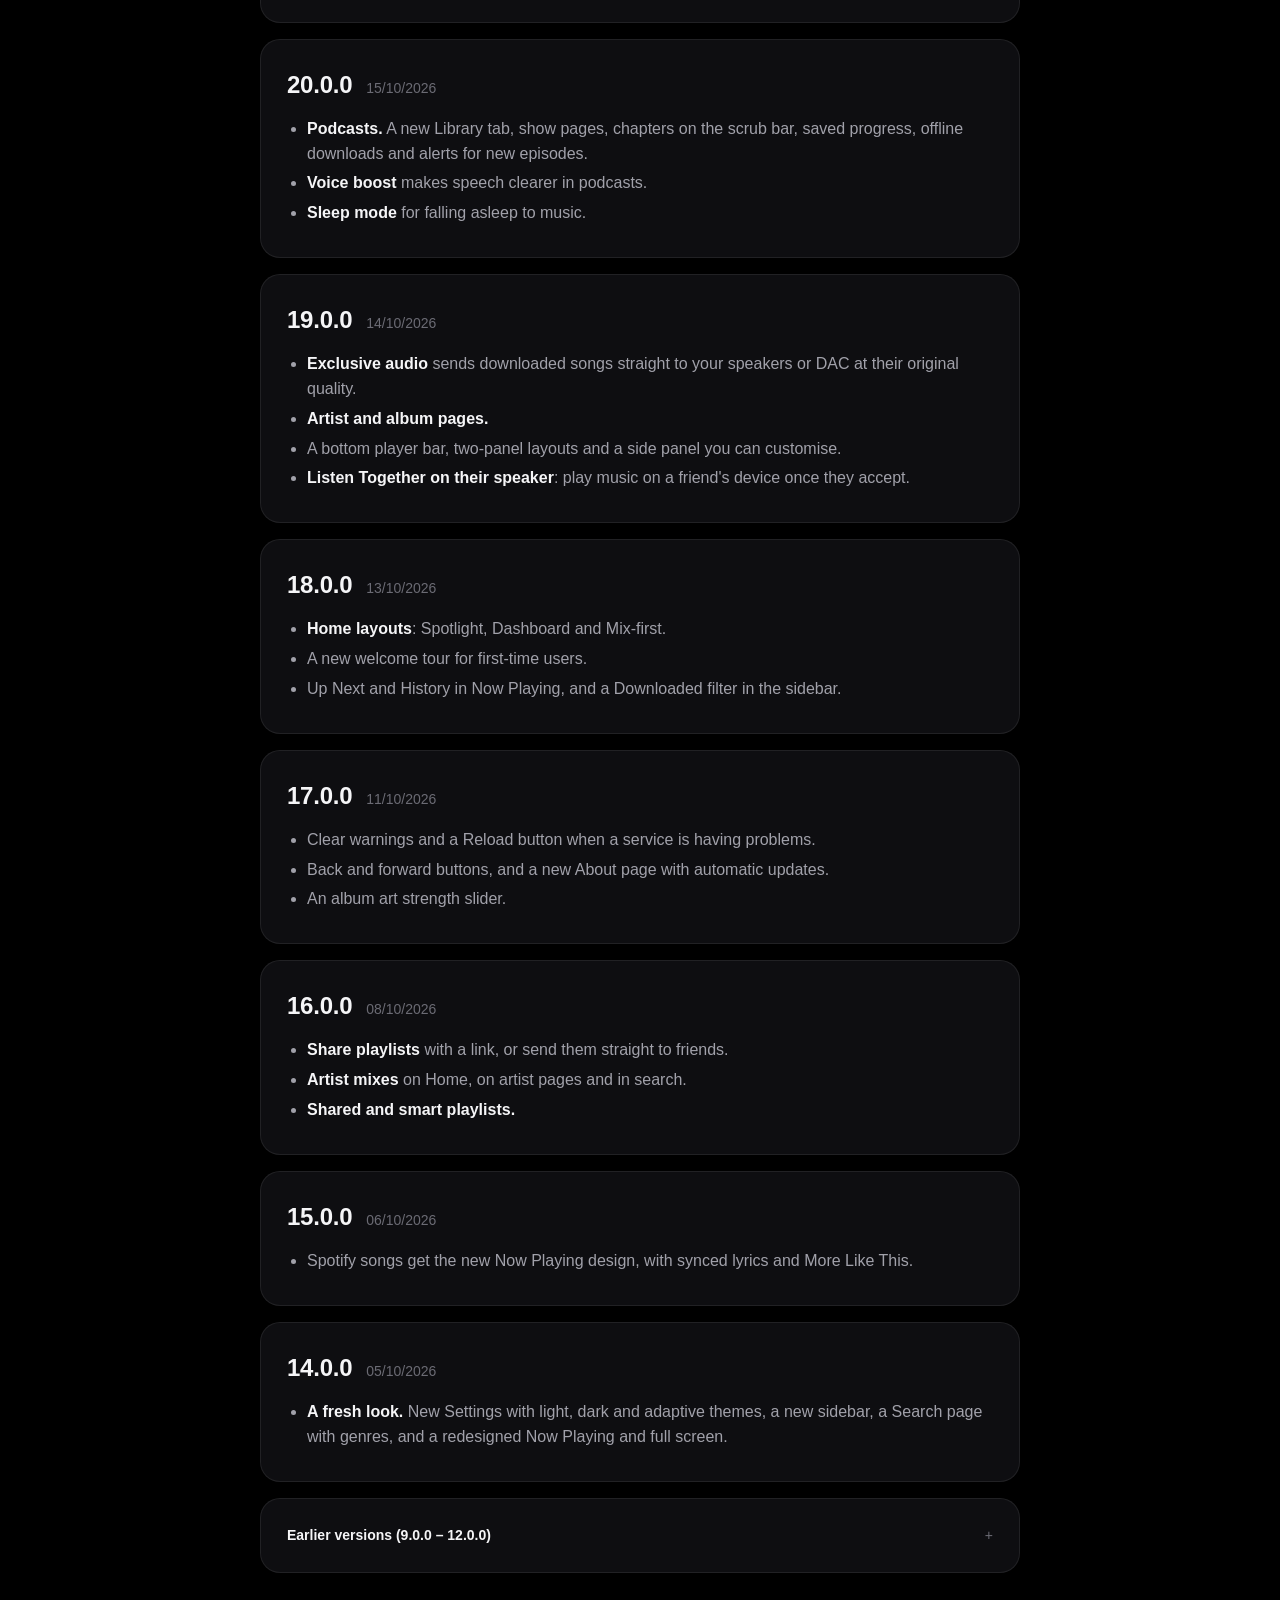
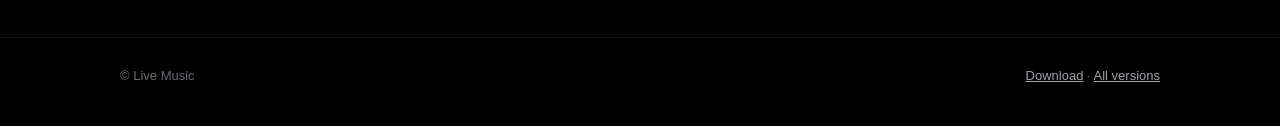
==== commit 9d6d9ef4: "Changelog: 23.1.0 Co-Authored-By: Claude Opus 5.5 <noreply@anthropic.com>" ====
--- a/changelog.html
+++ b/changelog.html
@@ -34,8 +34,29 @@
 
         <article class="release">
           <header>
+            <h3>23.1.0</h3>
+            <span class="latest">Latest</span>
+            <time datetime="2026-10-29">29/10/2026</time>
+          </header>
+          <p class="older">Devices now works like Spotify Connect.</p>
+
+          <h4>New</h4>
+          <ul>
+            <li><b>One device at a time.</b> Start music on one device and your others pause.</li>
+            <li><b>Control what's playing anywhere.</b> When another of your devices is playing, this one shows that song — with live progress — and its play, pause, skip, seek and volume control that device. Pick a song and it plays there too.</li>
+            <li><b>Playing on another device</b> is easy to spot: the sound output turns blue and shows that device's name, with a <b>Play here</b> button to bring the music back.</li>
+            <li><b>Play on one device at a time</b> setting, to turn all of this off and let each device play on its own.</li>
+          </ul>
+
+          <h4>Fixed</h4>
+          <ul>
+            <li>Videos kept loading and never played in the downloadable Mac and Windows apps.</li>
+          </ul>
+        </article>
+
+        <article class="release">
+          <header>
             <h3>23.0.0</h3>
-            <span class="latest">Latest</span>
             <time datetime="2026-10-29">29/10/2026</time>
           </header>
           <p class="older">The Windows and Android apps have launched.</p>
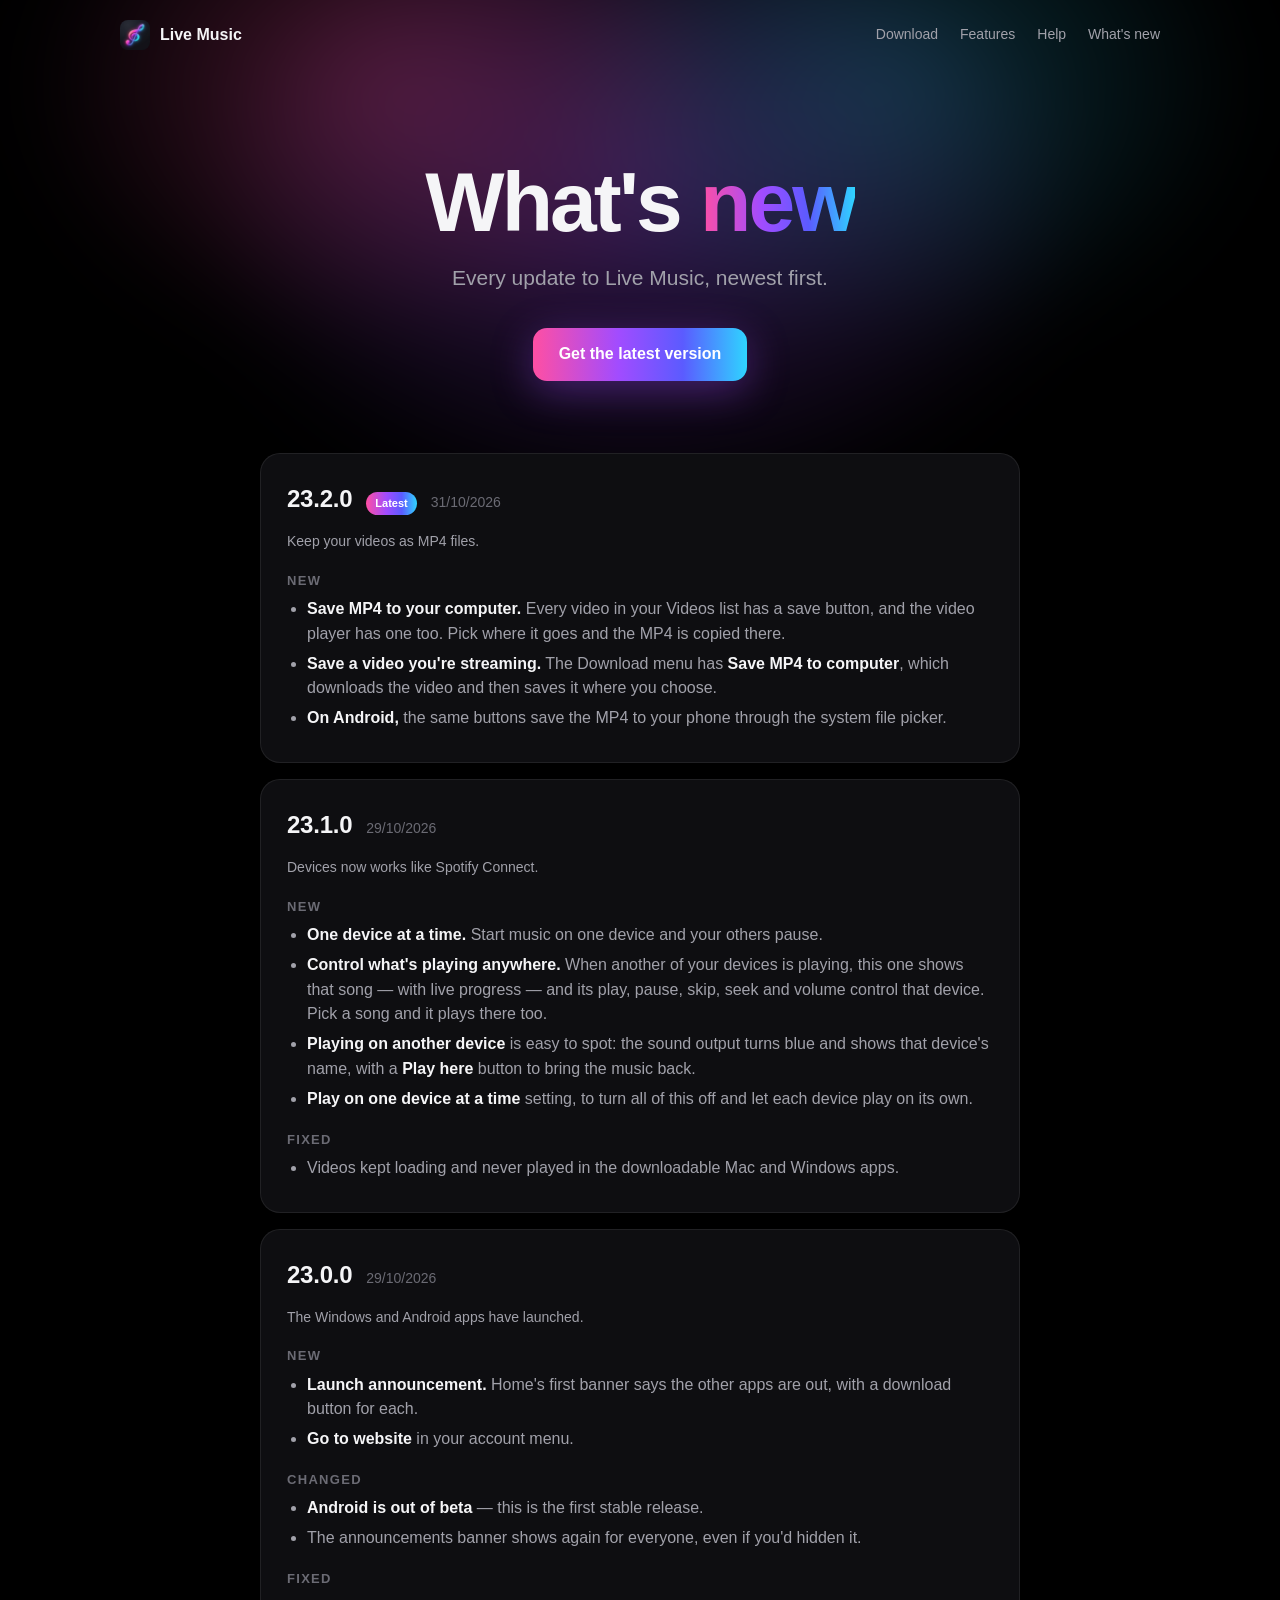
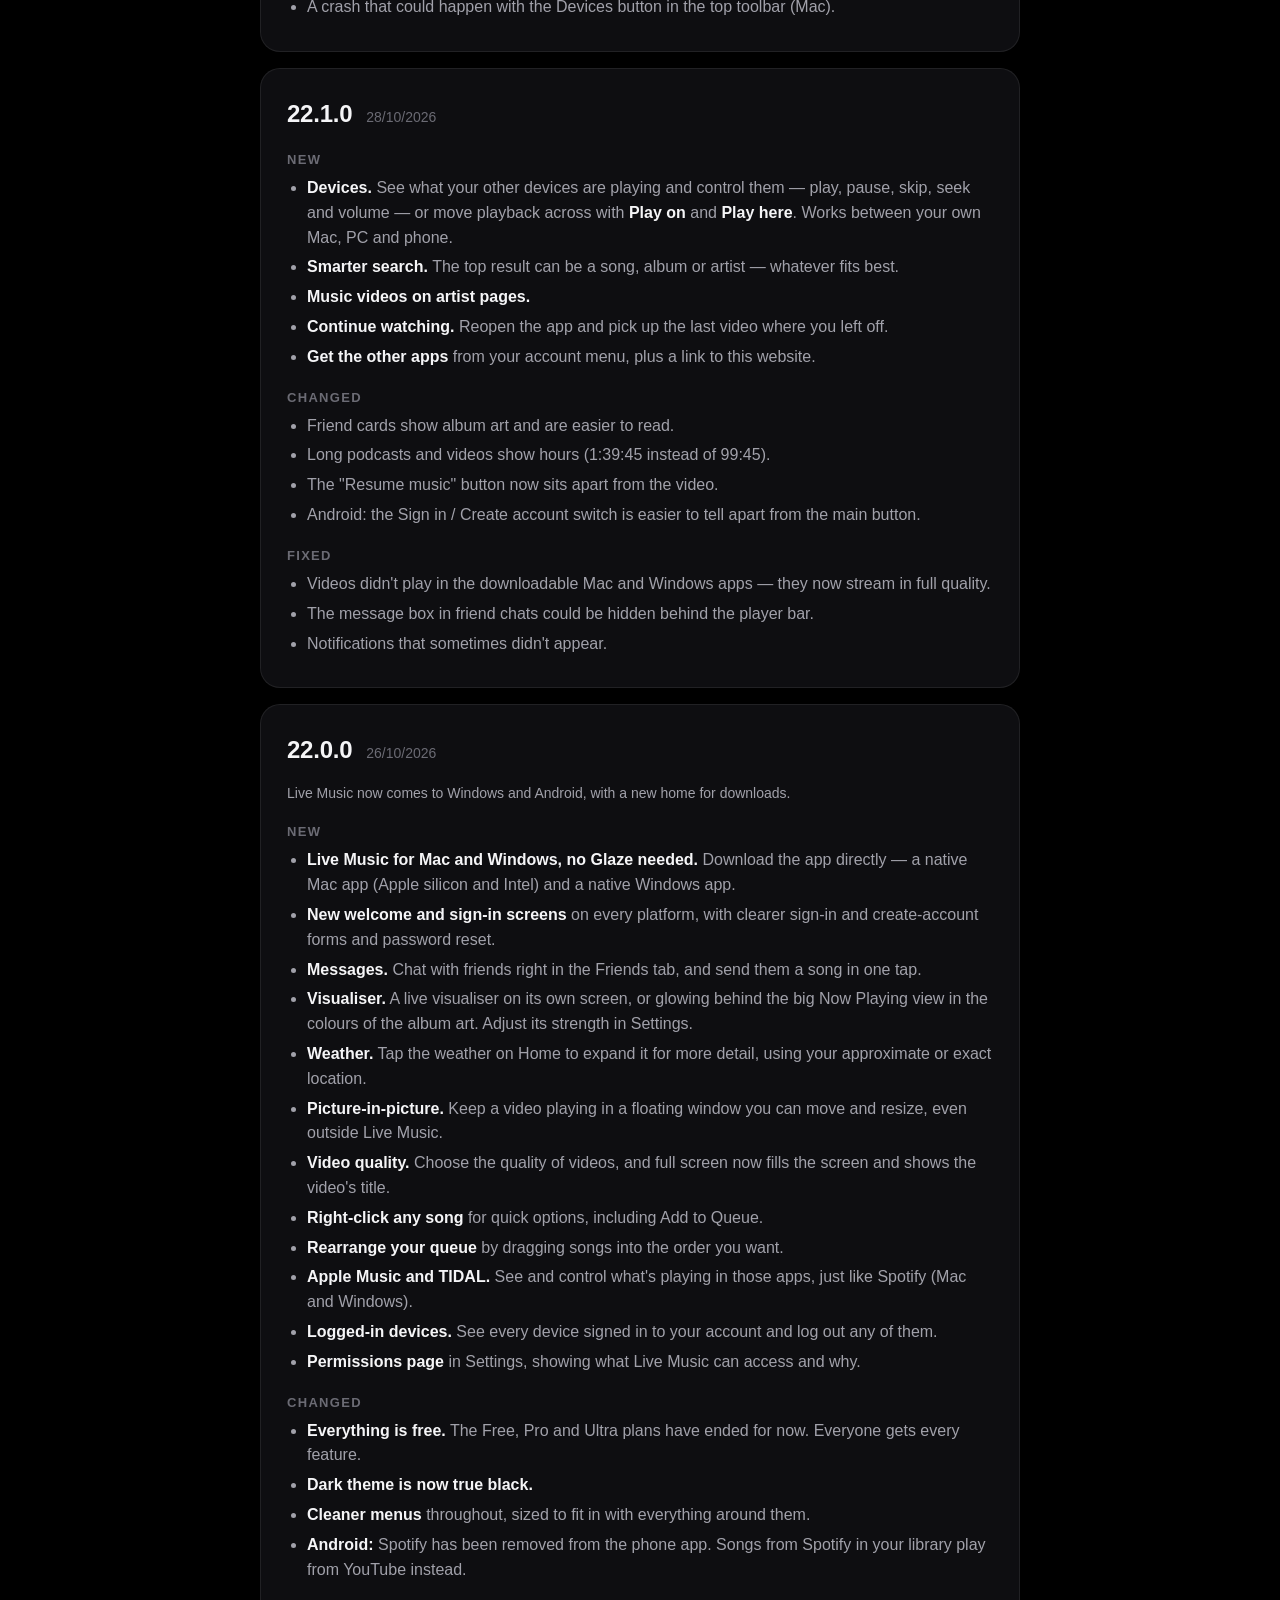
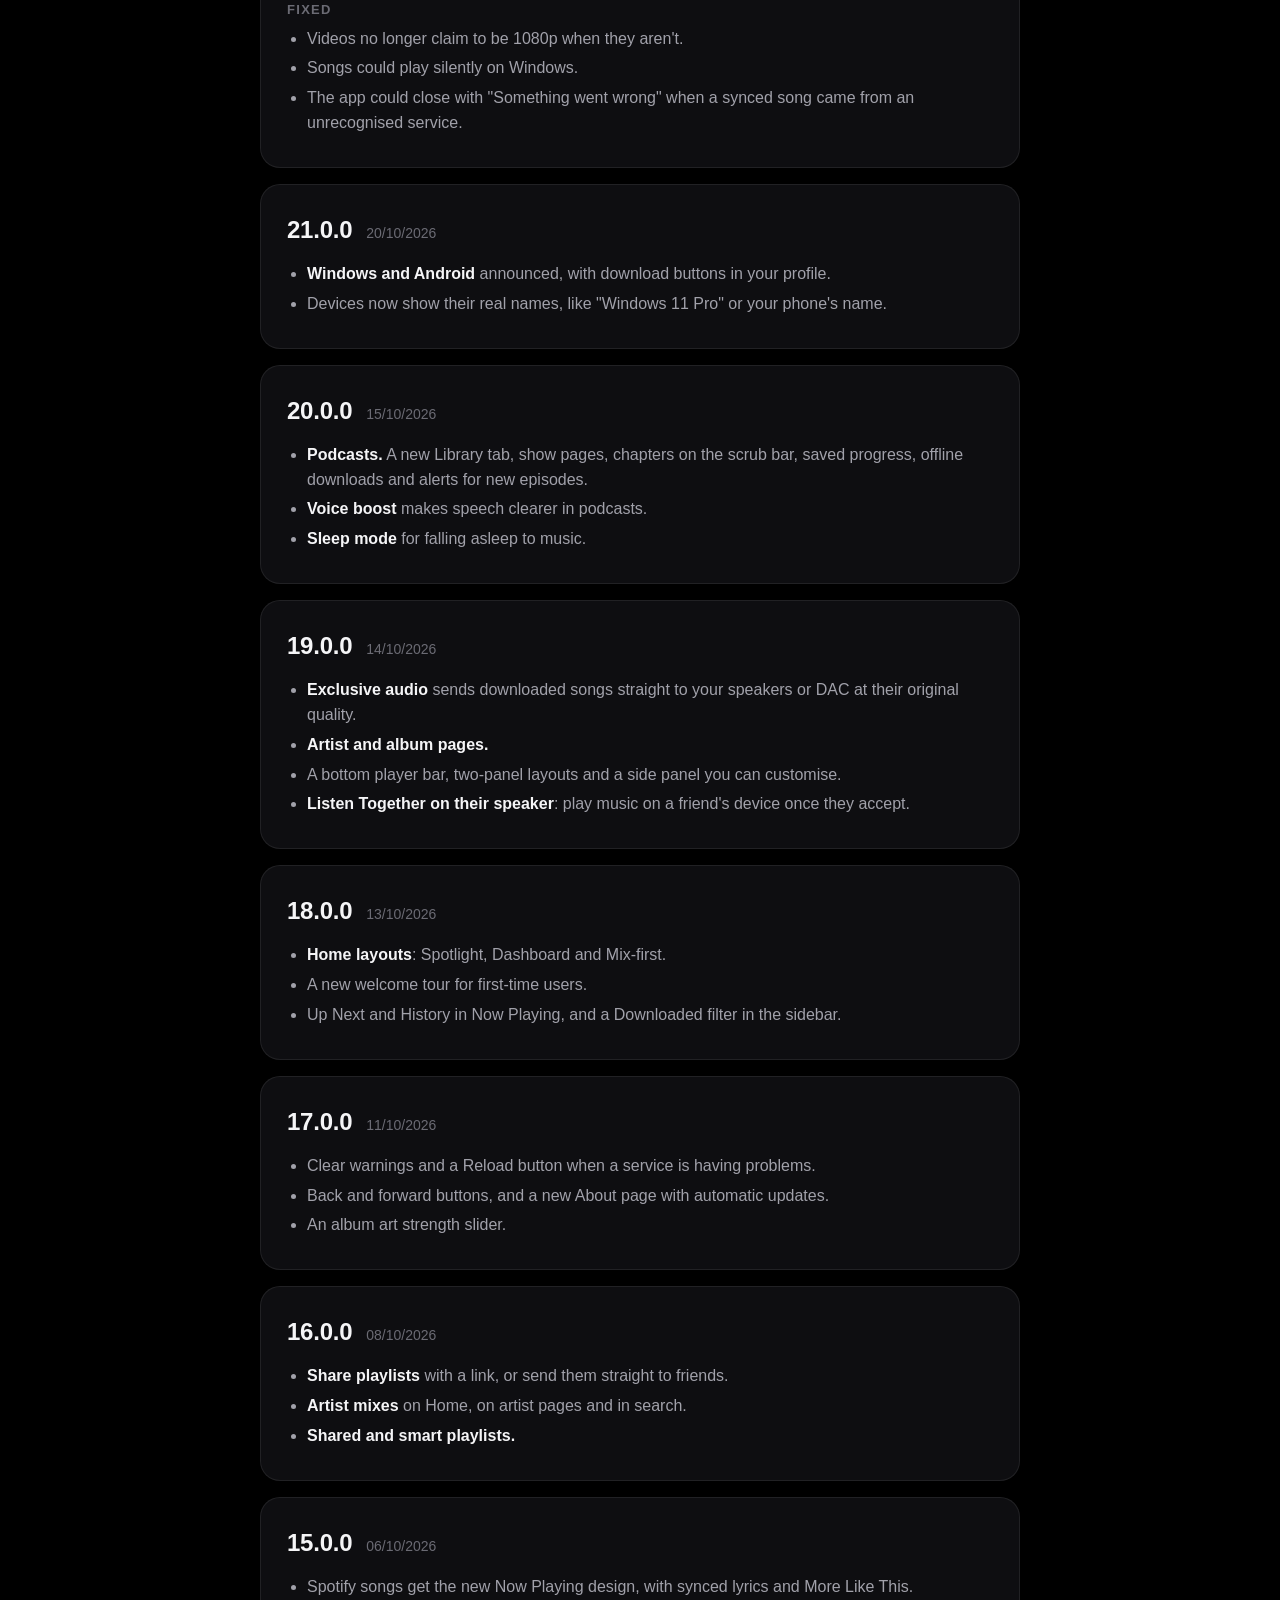
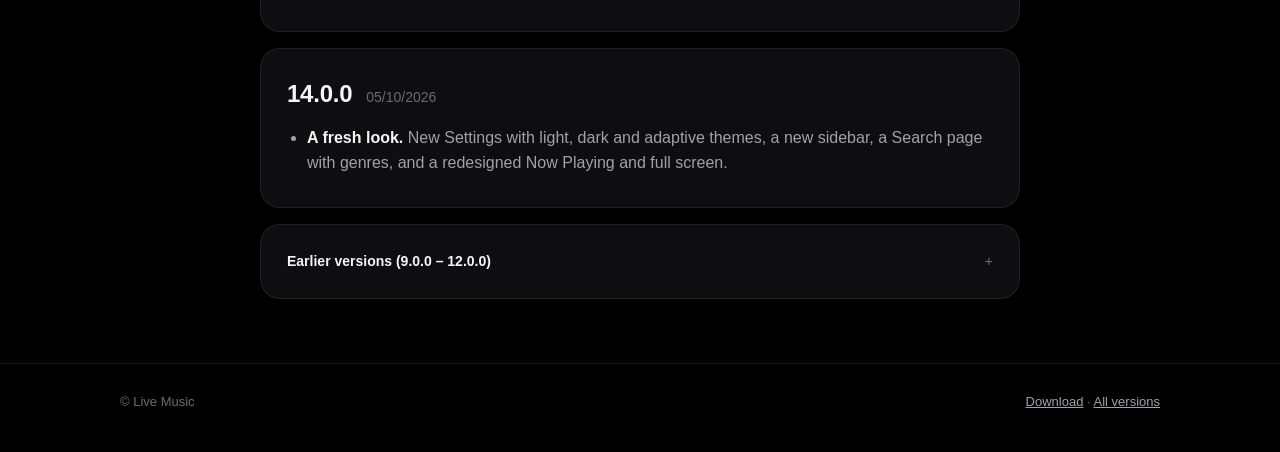
==== commit 27372dbe: "Changelog: 23.2.0 Co-Authored-By: Claude Opus 5.5 <noreply@anthropic.com>" ====
--- a/changelog.html
+++ b/changelog.html
@@ -34,8 +34,23 @@
 
         <article class="release">
           <header>
+            <h3>23.2.0</h3>
+            <span class="latest">Latest</span>
+            <time datetime="2026-10-31">31/10/2026</time>
+          </header>
+          <p class="older">Keep your videos as MP4 files.</p>
+
+          <h4>New</h4>
+          <ul>
+            <li><b>Save MP4 to your computer.</b> Every video in your Videos list has a save button, and the video player has one too. Pick where it goes and the MP4 is copied there.</li>
+            <li><b>Save a video you're streaming.</b> The Download menu has <b>Save MP4 to computer</b>, which downloads the video and then saves it where you choose.</li>
+            <li><b>On Android,</b> the same buttons save the MP4 to your phone through the system file picker.</li>
+          </ul>
+        </article>
+
+        <article class="release">
+          <header>
             <h3>23.1.0</h3>
-            <span class="latest">Latest</span>
             <time datetime="2026-10-29">29/10/2026</time>
           </header>
           <p class="older">Devices now works like Spotify Connect.</p>
